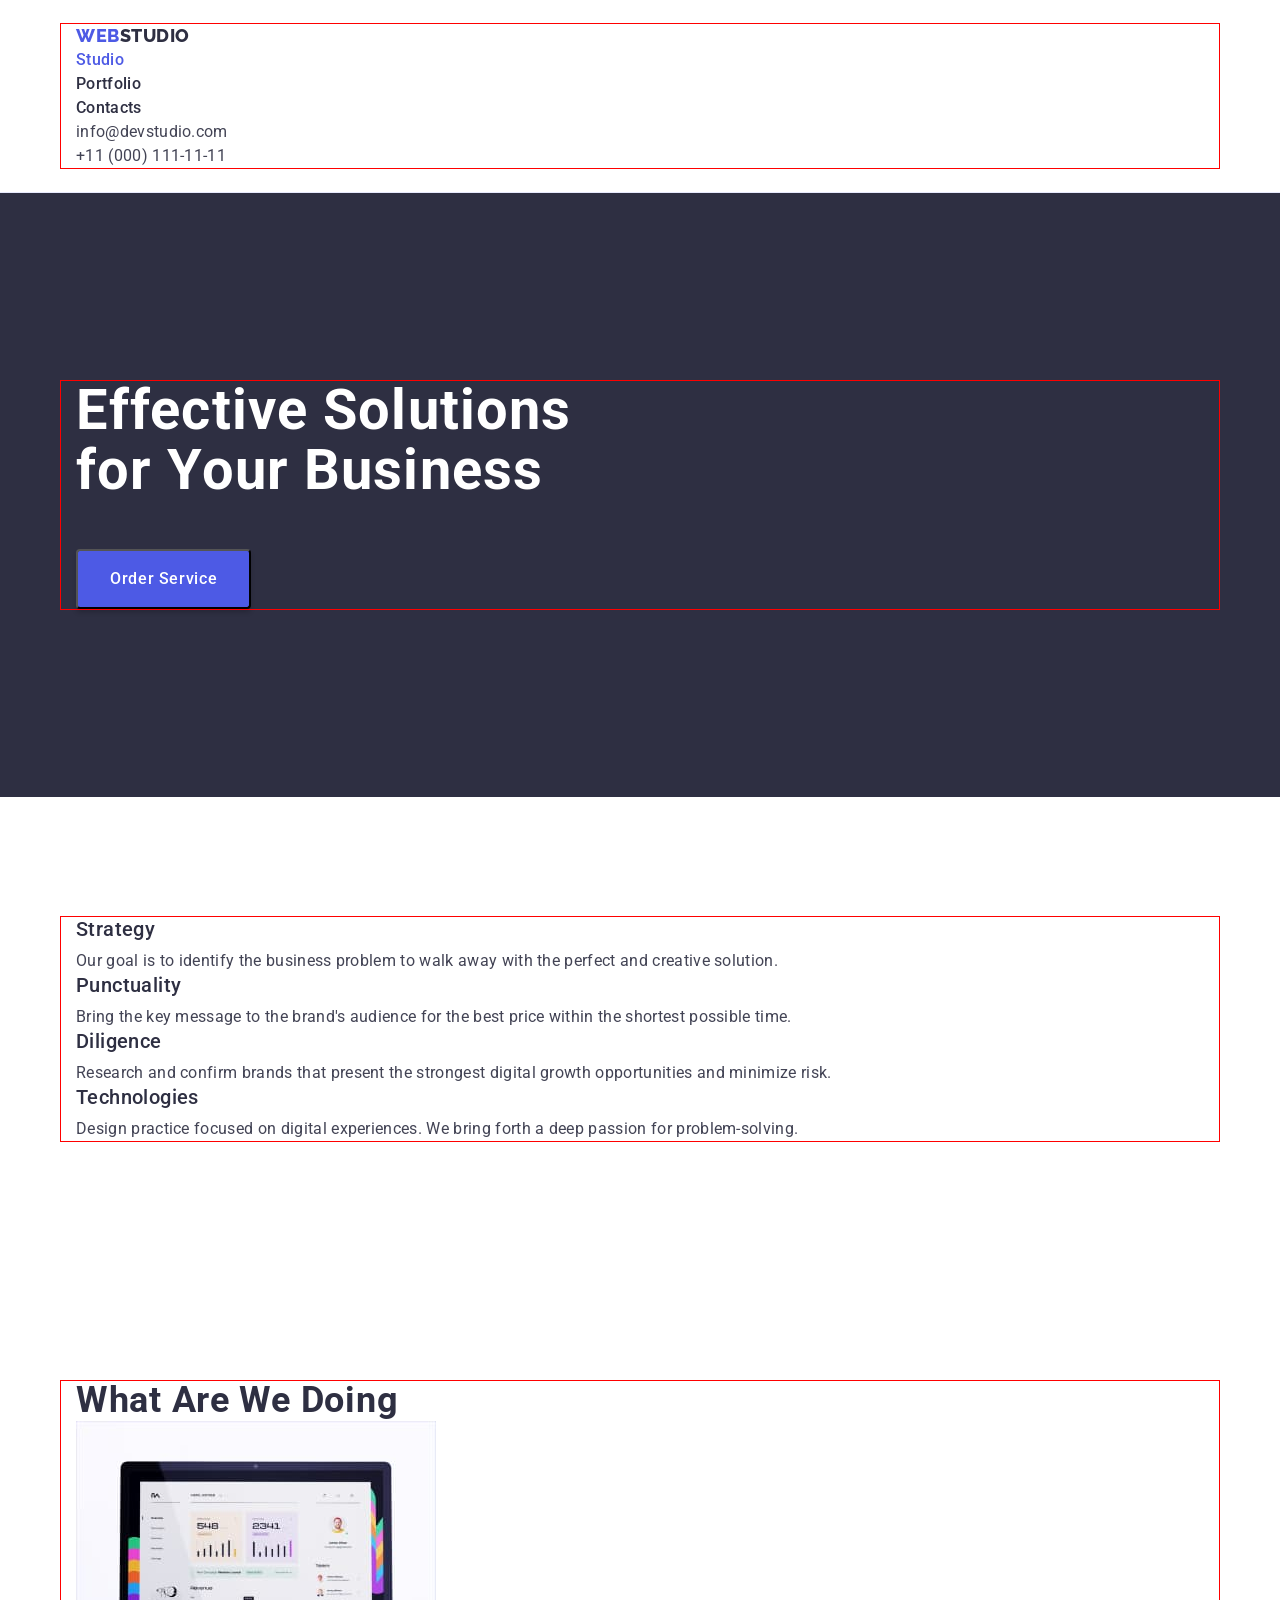
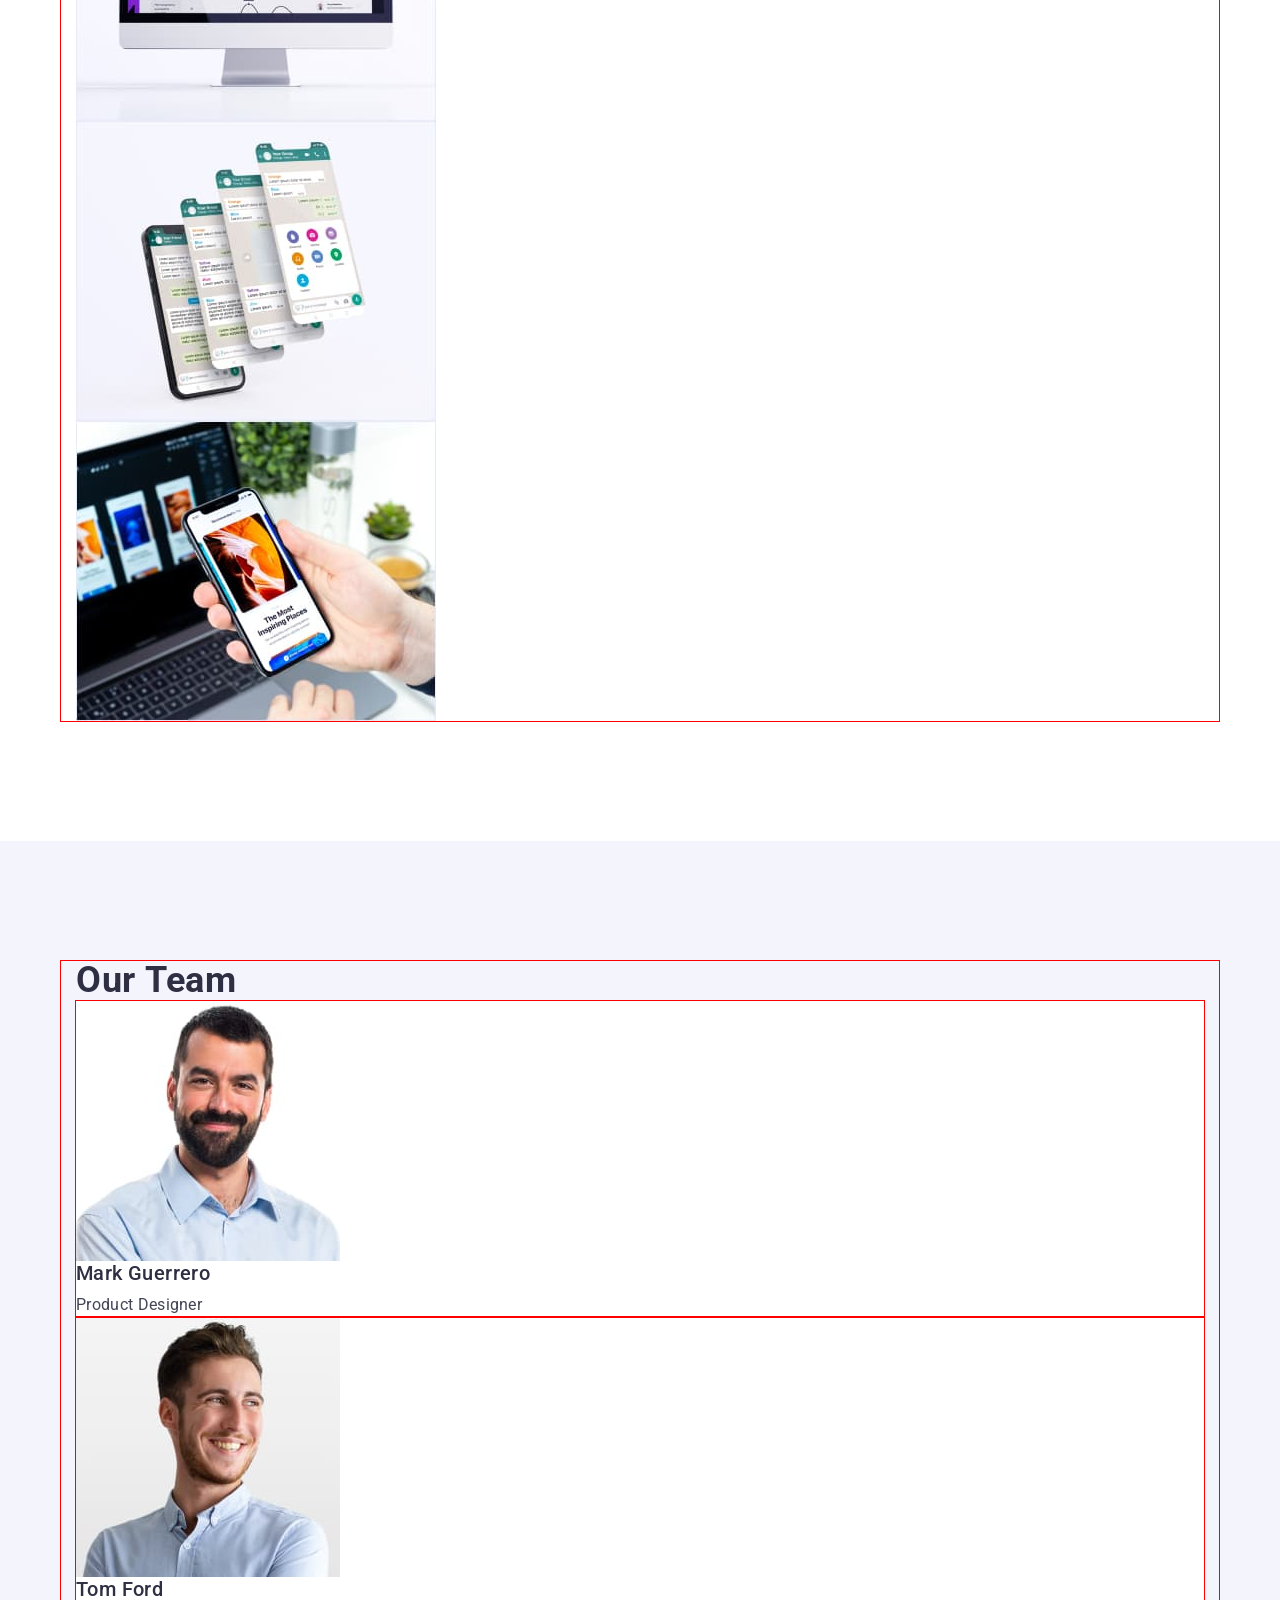
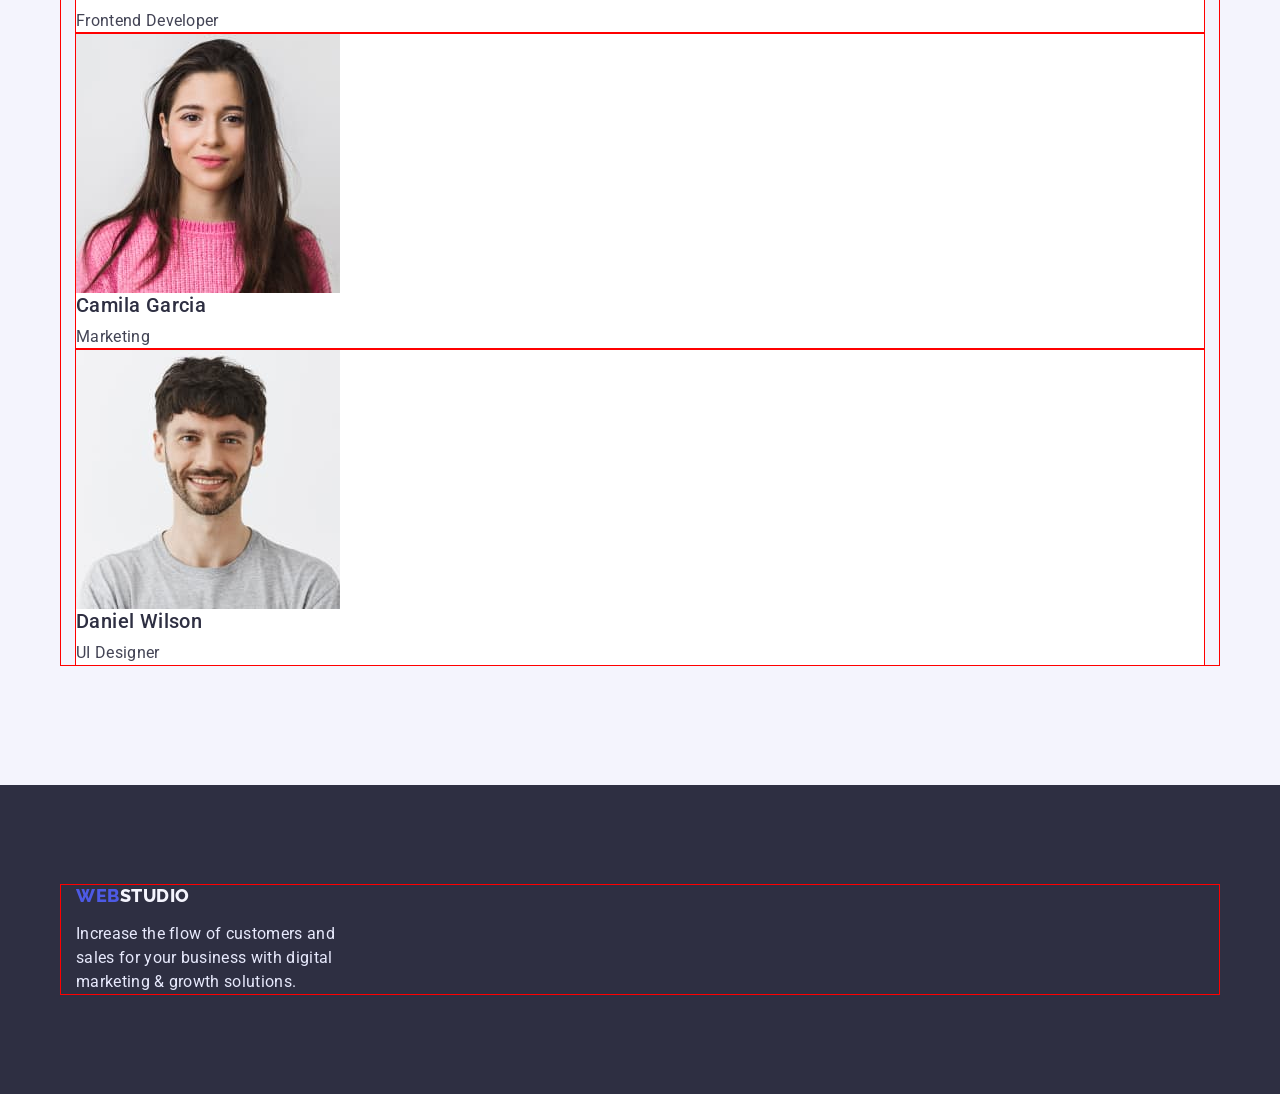
==== index.html @ 13e4bba9 "create files" ====
<!DOCTYPE html>
<html lang="en">
  <head>
    <meta charset="UTF-8" />
    <meta http-equiv="X-UA-Compatible" content="IE=edge" />
    <meta name="viewport" content="width=device-width, initial-scale=1.0" />
    <title>Webstudio</title>
    <link rel="preconnect" href="https://fonts.googleapis.com" />
    <link rel="preconnect" href="https://fonts.gstatic.com" crossorigin />
    <link
      href="https://fonts.googleapis.com/css2?family=Raleway:wght@800&family=Roboto:wght@400;500;700;900&display=swap"
      rel="stylesheet"
    />
    <link
      rel="stylesheet"
      href="https://cdnjs.cloudflare.com/ajax/libs/modern-normalize/1.1.0/modern-normalize.min.css"
      integrity="sha512-wpPYUAdjBVSE4KJnH1VR1HeZfpl1ub8YT/NKx4PuQ5NmX2tKuGu6U/JRp5y+Y8XG2tV+wKQpNHVUX03MfMFn9Q=="
      crossorigin="anonymous"
      referrerpolicy="no-referrer"
    />
    <link rel="stylesheet" href="./css/styles.css" />
  </head>
  <body>
    <!-- Header -->
    <header class="header">
      <div class="container">
        <nav class="nav">
          <a href="./index.html" class="header-logo link">Web<span>Studio</span></a>
          <ul class="nav-list list">
            <li class="nav-item">
              <a href="./index.html" class="nav-item-link link current">Studio</a>
            </li>
            <li class="nav-item">
              <a href="./portfolio.html" class="nav-item-link link">Portfolio</a>
            </li>
            <li class="nav-item"><a href="#" class="nav-item-link link">Contacts</a></li>
          </ul>
        </nav>
        <address class="header-contacts">
          <ul class="contacts-list list">
            <li class="contacts-item">
              <a href="mailto:info@devstudio.com" class="contacts-item-link link"
                >info@devstudio.com</a
              >
            </li>
            <li class="contacts-item">
              <a href="tel:+110001111111" class="contacts-item-link link">+11 (000) 111-11-11</a>
            </li>
          </ul>
        </address>
      </div>
    </header>

    <!-- Main -->
    <main>
      <!-- Hero -->
      <section class="hero">
        <div class="container">
          <h1 class="hero-title">
            Effective solutions <br />
            <span>for</span> your business
          </h1>
          <button type="button" class="hero-btn">Order Service</button>
        </div>
      </section>

      <!-- About us -->
      <section class="about">
        <div class="container">
          <h2 class="about-title visually-hidden">About us</h2>
          <ul class="about-list list">
            <li class="about-item">
              <h3 class="about-subtitle">Strategy</h3>
              <p class="about-text">
                Our goal is to identify the business problem to walk away with the perfect and
                creative solution.
              </p>
            </li>
            <li>
              <h3 class="about-subtitle">Punctuality</h3>
              <p class="about-text">
                Bring the key message to the brand's audience for the best price within the shortest
                possible time.
              </p>
            </li>
            <li>
              <h3 class="about-subtitle">Diligence</h3>
              <p class="about-text">
                Research and confirm brands that present the strongest digital growth opportunities
                and minimize risk.
              </p>
            </li>
            <li class="about-item">
              <h3 class="about-subtitle">Technologies</h3>
              <p class="about-text">
                Design practice focused on digital experiences. We bring forth a deep passion for
                problem-solving.
              </p>
            </li>
          </ul>
        </div>
      </section>

      <!-- Our work -->
      <section class="feature">
        <div class="container">
          <h2 class="feature-title title">What are we doing</h2>
          <ul class="feature-list list">
            <li class="feature-item">
              <img
                src="./images/monitor.jpg"
                alt="a website opened on a computer monitor"
                width="360"
                height="300"
              />
            </li>
            <li class="feature-item">
              <img
                src="./images/application.jpg"
                alt="an open application on a smartphone"
                width="360"
                height="300"
              />
            </li>
            <li class="feature-item">
              <img
                src="./images/smartphone.jpg"
                alt="an open website on a smartphone and on a laptop"
                width="360"
                height="300"
              />
            </li>
          </ul>
        </div>
      </section>

      <!-- Our team -->
      <section class="team">
        <div class="container">
          <h2 class="team-title title">Our Team</h2>
          <ul class="team-list list">
            <li class="team-item">
              <img
                src="./images/mark-guerrero.jpg"
                alt="foto Mark Guerrero"
                width="264"
                height="260"
              />
              <h3 class="team-subtitle">Mark Guerrero</h3>
              <p class="team-text">Product Designer</p>
            </li>
            <li class="team-item">
              <img src="./images/tom-ford.jpg" alt="foto Tom Ford" width="264" height="260" />
              <h3 class="team-subtitle">Tom Ford</h3>
              <p class="team-text">Frontend Developer</p>
            </li>
            <li class="team-item">
              <img
                src="./images/camila-garcia.jpg"
                alt="foto Camila Garcia"
                width="264"
                height="260"
              />
              <h3 class="team-subtitle">Camila Garcia</h3>
              <p class="team-text">Marketing</p>
            </li>
            <li class="team-item">
              <img
                src="./images/daniel-wilson.jpg"
                alt="foto Daniel Wilson"
                width="264"
                height="260"
              />
              <h3 class="team-subtitle">Daniel Wilson</h3>
              <p class="team-text">UI Designer</p>
            </li>
          </ul>
        </div>
      </section>
    </main>

    <!-- Footer -->
    <footer class="footer">
      <div class="container">
        <a href="./index.html" class="footer-logo link">Web<span>Studio</span></a>
        <p class="footer-text">
          Increase the flow of customers and sales for your business with digital marketing & growth
          solutions.
        </p>
      </div>
    </footer>
  </body>
</html>
---- css/styles.css ----
:root {
  --brand-color: #4d5ae5;
  --primery-color: #2e2f42;
  --secondary-color: #434455;
  --white-color: #ffffff;
  --additional-color: #e7e9fc;
  --additional-light-color: #f4f4fd;

  --background-primary: #ffffff;
  --background-secondary: #f4f4fd;
  --background-accent: #2e2f42;
  --background-btn-accent: #404bbf;
}

body {
  font-family: "Roboto", sans-serif;
  font-size: 16px;
  font-weight: 500;
  color: var(--primery-color);
  background-color: var(--background-primary);
}

h1,
h2,
h3,
h4,
h5,
h6,
p {
  margin-top: 0;
  margin-bottom: 0;
}

ul,
ol {
  margin-top: 0;
  margin-bottom: 0;
  padding-left: 0;
}

img {
  display: block;
}

.container {
  max-width: 1158px;
  padding: 0 15px;
  margin: 0 auto;
  outline: 1px solid red;
}

.list {
  list-style: none;
}

.link {
  text-decoration: none;
}

.title {
  font-size: 36px;
  line-height: 1.11;
  letter-spacing: 0.02em;
  text-transform: capitalize;
}
.nav-item .current {
  color: var(--brand-color);
}
.visually-hidden {
  position: absolute;
  white-space: nowrap;
  width: 1px;
  height: 1px;
  overflow: hidden;
  border: 0;
  padding: 0;
  clip: rect(0 0 0 0);
  clip-path: inset(50%);
  margin: -1px;
}

/* WEBSTUDIO PAGE */
/* Header */
.header {
  padding-top: 24px;
  padding-bottom: 24px;
  border-bottom: 1px solid var(--additional-color);
}
.nav {
}
.header-logo {
  font-family: "Raleway";
  font-weight: 800;
  font-size: 18px;
  line-height: 1.33;
  letter-spacing: 0.03em;
  text-transform: uppercase;
  color: var(--brand-color);
}
.header-logo span {
  color: var(--primery-color);
}
.nav-list {
}
.nav-item {
}
.nav-item-link {
  line-height: 1.5;
  letter-spacing: 0.02em;
  color: var(--primery-color);
}
.nav-item-link:hover,
.nav-item-link:focus {
  color: var(--background-btn-accent);
}

.header-contacts {
  font-style: normal;
}
.contacts-list {
}
.contacts-item-link {
  font-weight: 400;
  line-height: 1.5;
  letter-spacing: 0.02em;
  color: var(--secondary-color);
}
.contacts-item-link:hover,
.contacts-item-link:focus {
  color: var(--background-btn-accent);
}

/* Hero */
.hero {
  padding-top: 188px;
  padding-bottom: 188px;
  background-color: var(--background-accent);
}
.hero-title {
  margin-bottom: 48px;
  font-size: 56px;
  line-height: 1.07;
  letter-spacing: 0.02em;
  text-transform: capitalize;
  color: var(--white-color);
}
.hero-title span {
  text-transform: none;
}
.hero-btn {
  padding: 16px 32px;
  cursor: pointer;
  font-family: inherit;
  font-weight: 500;
  font-size: 16px;
  line-height: 1.5;
  letter-spacing: 0.04em;
  color: var(--white-color);
  background-color: var(--brand-color);
  box-shadow: 0px 4px 4px rgba(0, 0, 0, 0.15);
  border-radius: 4px;
}
.hero-btn:hover,
.hero-btn:focus {
  background-color: var(--background-btn-accent);
}

/* About us */
.about {
  padding-top: 120px;
  padding-bottom: 120px;
}
.about-title {
}

.about-list {
}
.list {
}
.about-item {
}
.about-subtitle {
  margin-bottom: 8px;
  font-weight: 500;
  font-size: 20px;
  line-height: 1.2;
  letter-spacing: 0.02em;
}
.about-text {
  font-weight: 400;
  line-height: 1.5;
  letter-spacing: 0.02em;
  color: var(--secondary-color);
}

/* Our work */
.feature {
  padding-top: 120px;
  padding-bottom: 120px;
}
.feature-title {
}
.feature-list {
}
.feature-item {
}

/* Our team */
.team {
  padding-top: 120px;
  padding-bottom: 120px;
  background-color: var(--background-secondary);
}
.team-title {
}
.team-list {
  
}
.team-item {
  background-color: var(--background-primary);outline: 1px solid red;
}
.team-subtitle {
  margin-bottom: 8px;
  font-weight: 500;
  font-size: 20px;
  line-height: 1.2;
  letter-spacing: 0.02em;
}
.team-text {
  font-weight: 400;
  line-height: 1.5;
  letter-spacing: 0.02em;
  color: var(--secondary-color);
}

/* Footer */
.footer {
  padding-top: 100px;
  padding-bottom: 100px;
  background-color: var(--background-accent);
}
.footer-logo {
  
  font-family: "Raleway";
  font-weight: 800;
  font-size: 18px;
  line-height: 1.17;
  letter-spacing: 0.03em;
  text-transform: uppercase;
  color: var(--brand-color);
}
.footer-logo span {
  color: var(--additional-light-color);
}

.footer-text {
  margin-top: 16px;
  max-width: 264px;
  font-weight: 400;
  line-height: 1.5;
  letter-spacing: 0.02em;
  color: var(--additional-color);
}

/* PORTFOLIO PAGE */

/* Our projects */
.projects {
  padding-top: 96px;
  padding-bottom: 120px;
}
.filter-list {
  margin-bottom: 72px;
}
.filter-item {
}
.filter-btn {
  cursor: pointer;
  font-family: inherit;
  font-weight: 500;
  font-size: 16px;
  line-height: 1.5;
  display: flex;
  align-items: center;
  text-align: center;
  letter-spacing: 0.04em;
  color: var(--brand-color);
  background-color: var(--additional-light-color);
  border: 1px solid var(--additional-color);
  border-radius: 4px;
}
.filter-btn:hover,
.filter-btn:focus {
  color: var(--white-color);
  background-color: var(--background-btn-accent);
  box-shadow: 0px 3px 1px rgba(0, 0, 0, 0.1), 0px 2px 1px rgba(0, 0, 0, 0.08),
    0px 2px 2px rgba(0, 0, 0, 0.12);
}
.project-list {
}
.project-item {
}
.project-title {
  font-weight: 500;
  font-size: 20px;
  line-height: 1.2;
  letter-spacing: 0.02em;
}
.project-text {
  font-weight: 400;
  font-size: 16px;
  line-height: 1.5;
  letter-spacing: 0.02em;
  color: var(--secondary-color);
}
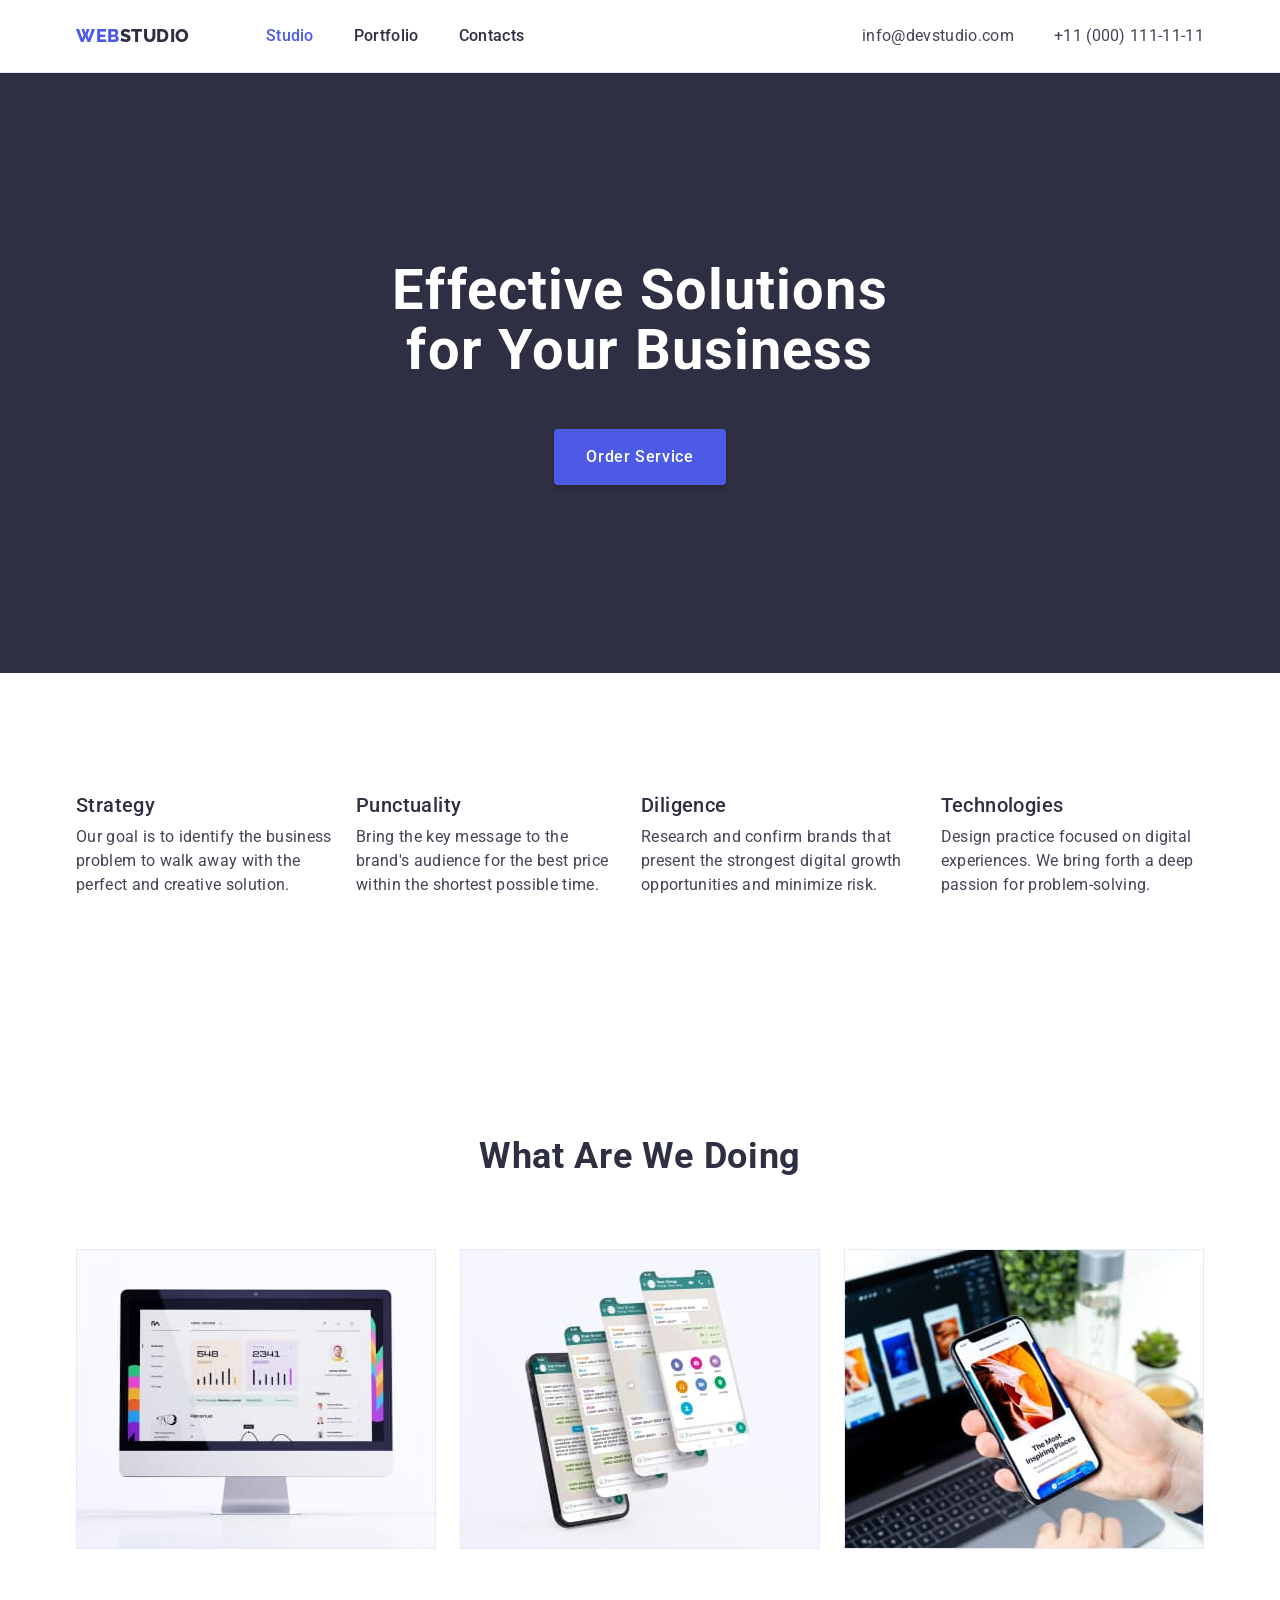
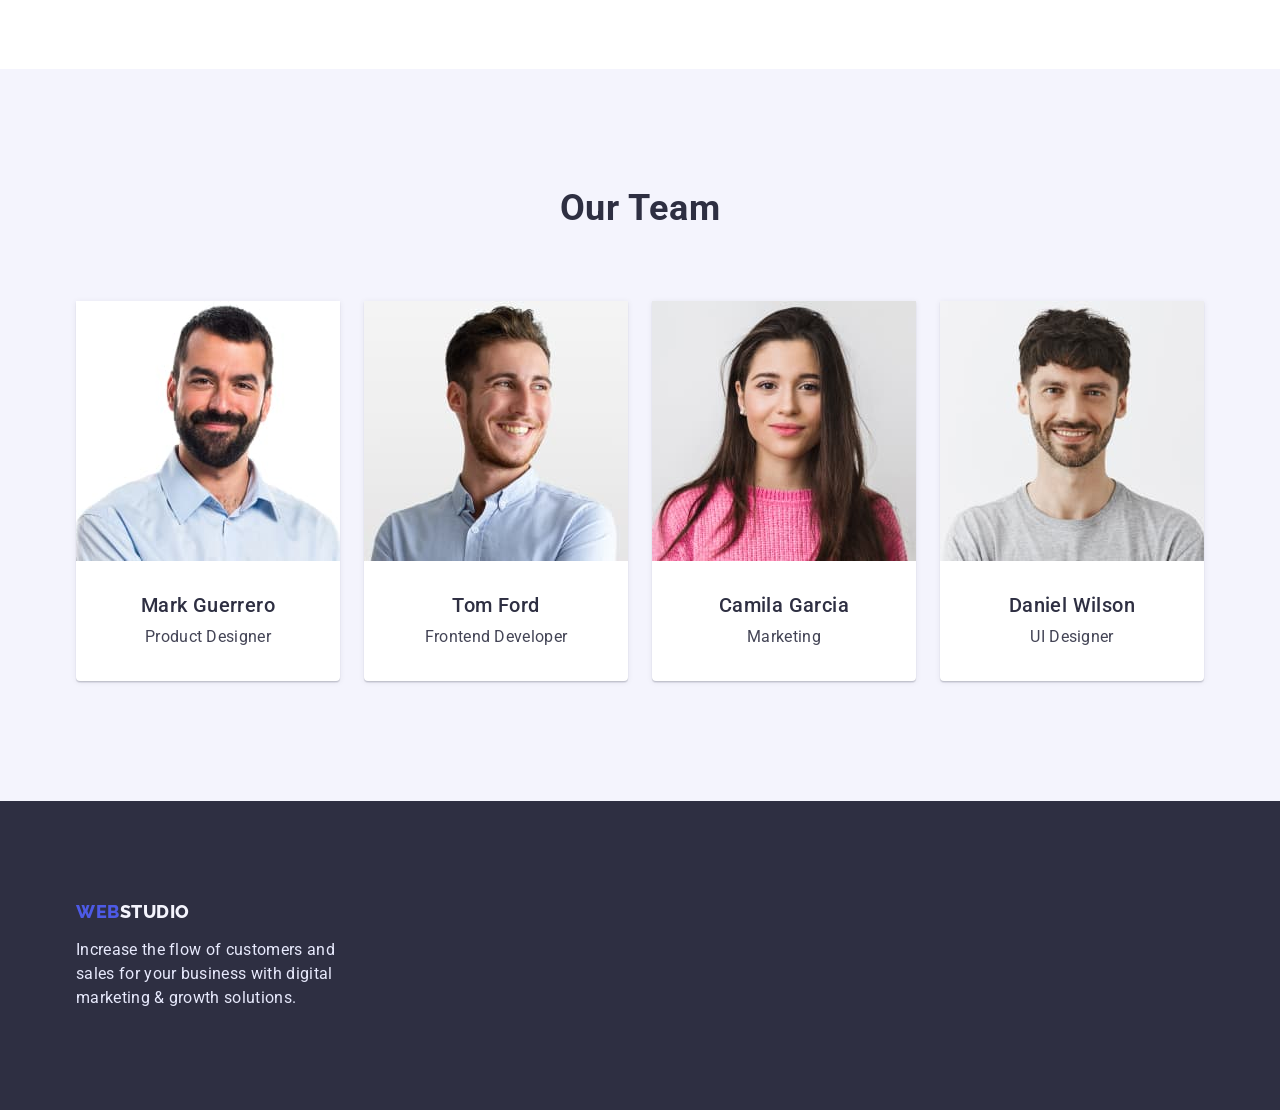
==== commit 61a58a67: "update files" ====
--- a/index.html
+++ b/index.html
@@ -23,7 +23,7 @@
   <body>
     <!-- Header -->
     <header class="header">
-      <div class="container">
+      <div class="container header-container">
         <nav class="nav">
           <a href="./index.html" class="header-logo link">Web<span>Studio</span></a>
           <ul class="nav-list list">
@@ -76,14 +76,14 @@
                 creative solution.
               </p>
             </li>
-            <li>
+            <li class="about-item">
               <h3 class="about-subtitle">Punctuality</h3>
               <p class="about-text">
                 Bring the key message to the brand's audience for the best price within the shortest
                 possible time.
               </p>
             </li>
-            <li>
+            <li class="about-item">
               <h3 class="about-subtitle">Diligence</h3>
               <p class="about-text">
                 Research and confirm brands that present the strongest digital growth opportunities
@@ -140,39 +140,63 @@
           <h2 class="team-title title">Our Team</h2>
           <ul class="team-list list">
             <li class="team-item">
-              <img
-                src="./images/mark-guerrero.jpg"
-                alt="foto Mark Guerrero"
-                width="264"
-                height="260"
-              />
-              <h3 class="team-subtitle">Mark Guerrero</h3>
-              <p class="team-text">Product Designer</p>
-            </li>
-            <li class="team-item">
-              <img src="./images/tom-ford.jpg" alt="foto Tom Ford" width="264" height="260" />
-              <h3 class="team-subtitle">Tom Ford</h3>
-              <p class="team-text">Frontend Developer</p>
-            </li>
-            <li class="team-item">
-              <img
-                src="./images/camila-garcia.jpg"
-                alt="foto Camila Garcia"
-                width="264"
-                height="260"
-              />
-              <h3 class="team-subtitle">Camila Garcia</h3>
-              <p class="team-text">Marketing</p>
-            </li>
-            <li class="team-item">
-              <img
-                src="./images/daniel-wilson.jpg"
-                alt="foto Daniel Wilson"
-                width="264"
-                height="260"
-              />
-              <h3 class="team-subtitle">Daniel Wilson</h3>
-              <p class="team-text">UI Designer</p>
+              <div class="team-card">
+                <div class="team-card-thumb">
+                  <img
+                    src="./images/mark-guerrero.jpg"
+                    alt="foto Mark Guerrero"
+                    width="264"
+                    height="260"
+                  />
+                </div>
+                <div class="team-card-content">
+                  <h3 class="team-subtitle">Mark Guerrero</h3>
+                  <p class="team-text">Product Designer</p>
+                </div>
+              </div>
+            </li>
+            <li class="team-item">
+              <div class="team-card">
+                <div class="team-card-thumb">
+                  <img src="./images/tom-ford.jpg" alt="foto Tom Ford" width="264" height="260" />
+                </div>
+                <div class="team-card-content">
+                  <h3 class="team-subtitle">Tom Ford</h3>
+                  <p class="team-text">Frontend Developer</p>
+                </div>
+              </div>
+            </li>
+            <li class="team-item">
+              <div class="team-card">
+                <div class="team-card-thumb">
+                  <img
+                    src="./images/camila-garcia.jpg"
+                    alt="foto Camila Garcia"
+                    width="264"
+                    height="260"
+                  />
+                </div>
+                <div class="team-card-content">
+                  <h3 class="team-subtitle">Camila Garcia</h3>
+                  <p class="team-text">Marketing</p>
+                </div>
+              </div>
+            </li>
+            <li class="team-item">
+              <div class="team-card">
+                <div class="team-card-thumb">
+                  <img
+                    src="./images/daniel-wilson.jpg"
+                    alt="foto Daniel Wilson"
+                    width="264"
+                    height="260"
+                  />
+                </div>
+                <div class="team-card-content">
+                  <h3 class="team-subtitle">Daniel Wilson</h3>
+                  <p class="team-text">UI Designer</p>
+                </div>
+              </div>
             </li>
           </ul>
         </div>
--- a/css/styles.css
+++ b/css/styles.css
@@ -10,6 +10,8 @@
   --background-secondary: #f4f4fd;
   --background-accent: #2e2f42;
   --background-btn-accent: #404bbf;
+
+  --project-list-gap: 24px;
 }
 
 body {
@@ -40,13 +42,14 @@
 
 img {
   display: block;
+  max-width: 100%;
+  height: auto;
 }
 
 .container {
   max-width: 1158px;
   padding: 0 15px;
   margin: 0 auto;
-  outline: 1px solid red;
 }
 
 .list {
@@ -86,9 +89,16 @@
   padding-bottom: 24px;
   border-bottom: 1px solid var(--additional-color);
 }
+.header-container {
+  display: flex;
+  align-items: center;
+}
 .nav {
+  display: flex;
+  align-items: center;
 }
 .header-logo {
+  margin-right: 76px;
   font-family: "Raleway";
   font-weight: 800;
   font-size: 18px;
@@ -101,8 +111,11 @@
   color: var(--primery-color);
 }
 .nav-list {
-}
-.nav-item {
+  display: flex;
+  align-items: center;
+}
+.nav-item:not(:last-child) {
+  margin-right: 40px;
 }
 .nav-item-link {
   line-height: 1.5;
@@ -115,9 +128,15 @@
 }
 
 .header-contacts {
+  margin-left: auto;
   font-style: normal;
 }
 .contacts-list {
+  display: flex;
+  align-items: center;
+}
+.contacts-item:not(:last-child) {
+  margin-right: 40px;
 }
 .contacts-item-link {
   font-weight: 400;
@@ -135,9 +154,11 @@
   padding-top: 188px;
   padding-bottom: 188px;
   background-color: var(--background-accent);
+  text-align: center;
 }
 .hero-title {
   margin-bottom: 48px;
+
   font-size: 56px;
   line-height: 1.07;
   letter-spacing: 0.02em;
@@ -157,8 +178,10 @@
   letter-spacing: 0.04em;
   color: var(--white-color);
   background-color: var(--brand-color);
+  border: transparent;
   box-shadow: 0px 4px 4px rgba(0, 0, 0, 0.15);
   border-radius: 4px;
+  /* text-align: center; */
 }
 .hero-btn:hover,
 .hero-btn:focus {
@@ -174,11 +197,18 @@
 }
 
 .about-list {
-}
-.list {
-}
+  display: flex;
+  justify-content: center;
+}
+
 .about-item {
-}
+  flex-basis: calc((100%-3 * 24px) / 4);
+}
+
+.about-item:not(:last-child) {
+  margin-right: 24px;
+}
+
 .about-subtitle {
   margin-bottom: 8px;
   font-weight: 500;
@@ -199,10 +229,18 @@
   padding-bottom: 120px;
 }
 .feature-title {
+  margin-bottom: 72px;
+  text-align: center;
 }
 .feature-list {
+  display: flex;
+  justify-content: center;
 }
 .feature-item {
+  flex-basis: calc((100%-2 * 24px) / 3);
+}
+.feature-item:not(:last-child) {
+  margin-right: 24px;
 }
 
 /* Our team */
@@ -212,12 +250,28 @@
   background-color: var(--background-secondary);
 }
 .team-title {
+  margin-bottom: 72px;
+  text-align: center;
 }
 .team-list {
-  
+  display: flex;
+  justify-content: center;
 }
 .team-item {
-  background-color: var(--background-primary);outline: 1px solid red;
+  flex-basis: calc((100%-3 * 24px) / 4);
+  background-color: var(--background-primary);
+  box-shadow: 0px 1px 6px rgba(46, 47, 66, 0.08), 0px 1px 1px rgba(46, 47, 66, 0.16),
+    0px 2px 1px rgba(46, 47, 66, 0.08);
+  border-radius: 0px 0px 4px 4px;
+}
+
+.team-item:not(:last-child) {
+  margin-right: 24px;
+}
+
+.team-card-content {
+  padding: 32px 16px;
+  text-align: center;
 }
 .team-subtitle {
   margin-bottom: 8px;
@@ -240,7 +294,8 @@
   background-color: var(--background-accent);
 }
 .footer-logo {
-  
+  display: inline-block;
+  margin-bottom: 16px;
   font-family: "Raleway";
   font-weight: 800;
   font-size: 18px;
@@ -254,7 +309,6 @@
 }
 
 .footer-text {
-  margin-top: 16px;
   max-width: 264px;
   font-weight: 400;
   line-height: 1.5;
@@ -271,10 +325,14 @@
 }
 .filter-list {
   margin-bottom: 72px;
-}
-.filter-item {
+  display: flex;
+  justify-content: center;
+}
+.filter-item:not(:last-child) {
+  margin-right: 24px;
 }
 .filter-btn {
+  padding: 12px 24px;
   cursor: pointer;
   font-family: inherit;
   font-weight: 500;
@@ -297,10 +355,29 @@
     0px 2px 2px rgba(0, 0, 0, 0.12);
 }
 .project-list {
-}
-.project-item {
+  padding: 0;
+  margin: 0;
+  display: flex;
+  flex-wrap: wrap;
+  margin-left: calc(-1 * var(--project-list-gap));
+  margin-bottom: -48px;
+}
+
+.project-list > .project-item {
+  flex-basis: calc(100% / 3 - var(--project-list-gap));
+  margin-left: var(--project-list-gap);
+  margin-bottom: 48px;
+}
+.card {
+  border: 1px solid var(--additional-color);
+}
+.card-content {
+  padding-top: 32px;
+  padding-bottom: 32px;
+  padding-left: 16px;
 }
 .project-title {
+  margin-bottom: 8px;
   font-weight: 500;
   font-size: 20px;
   line-height: 1.2;
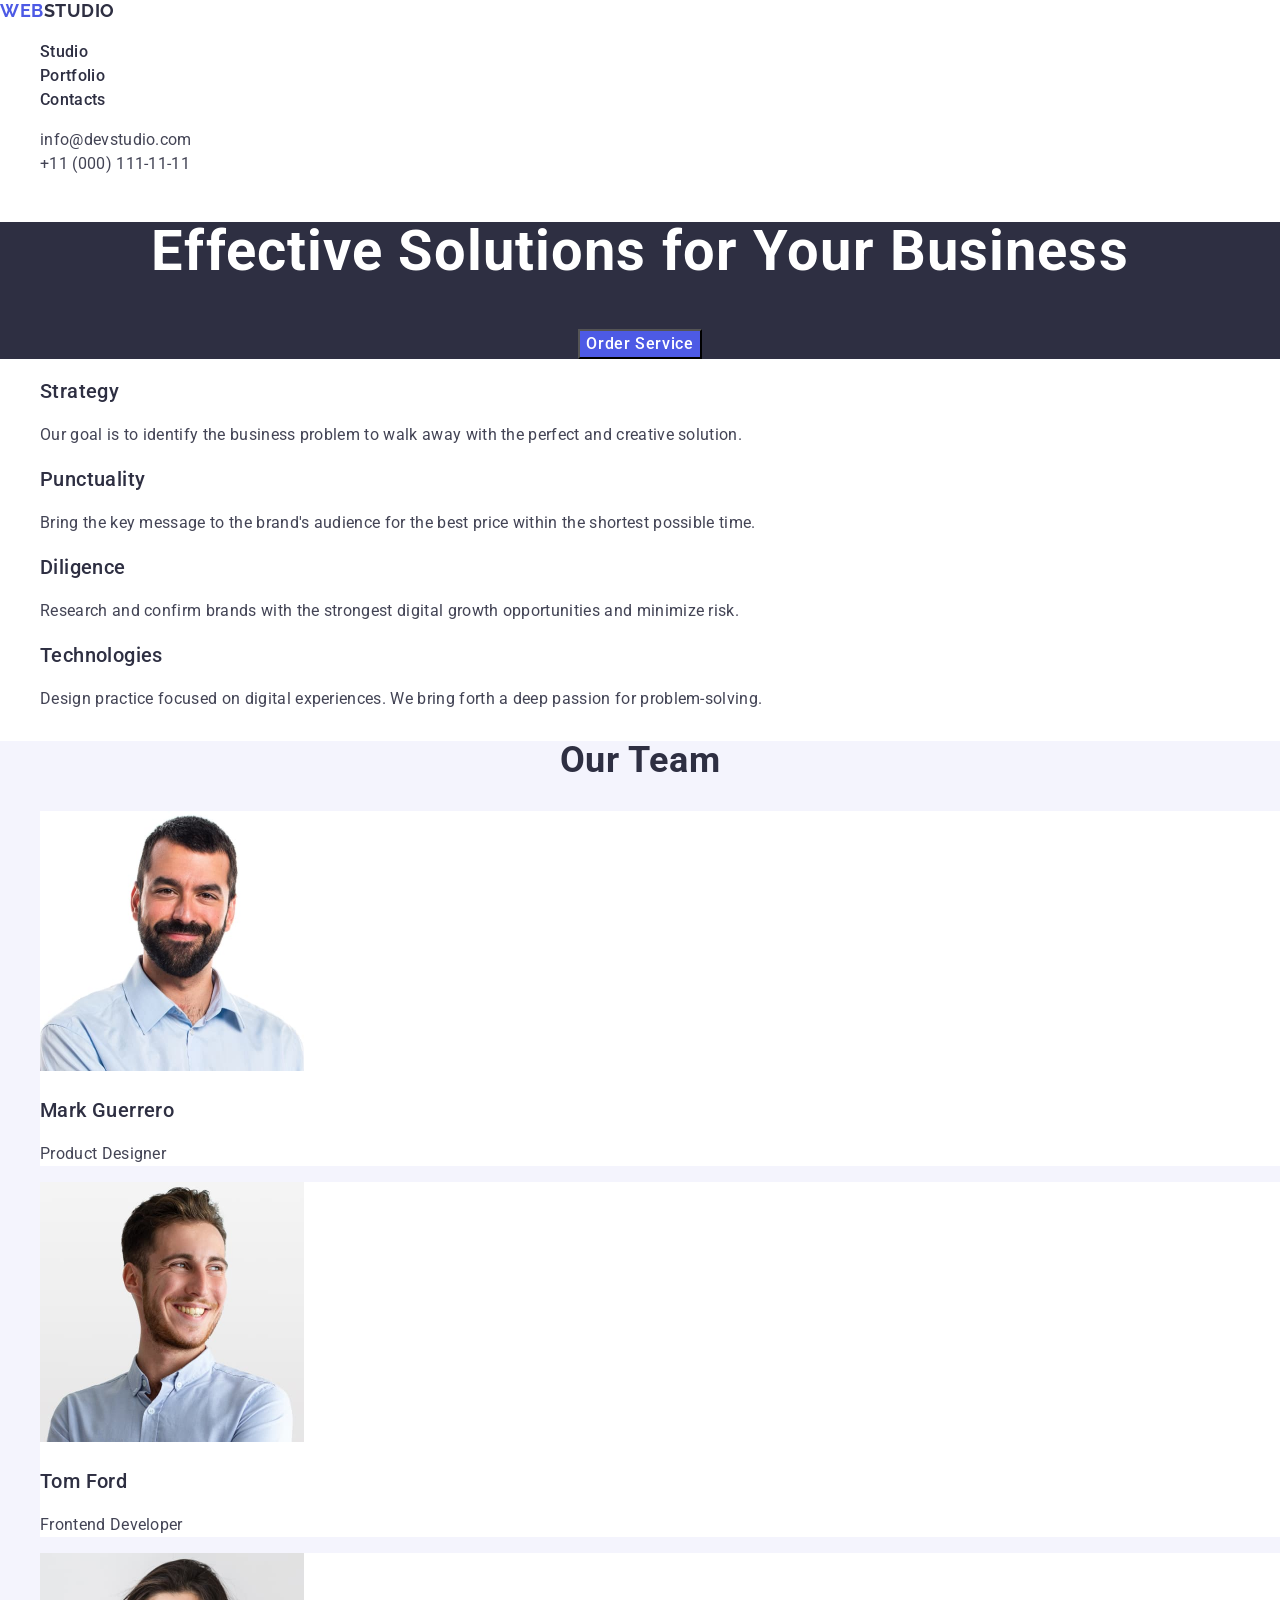
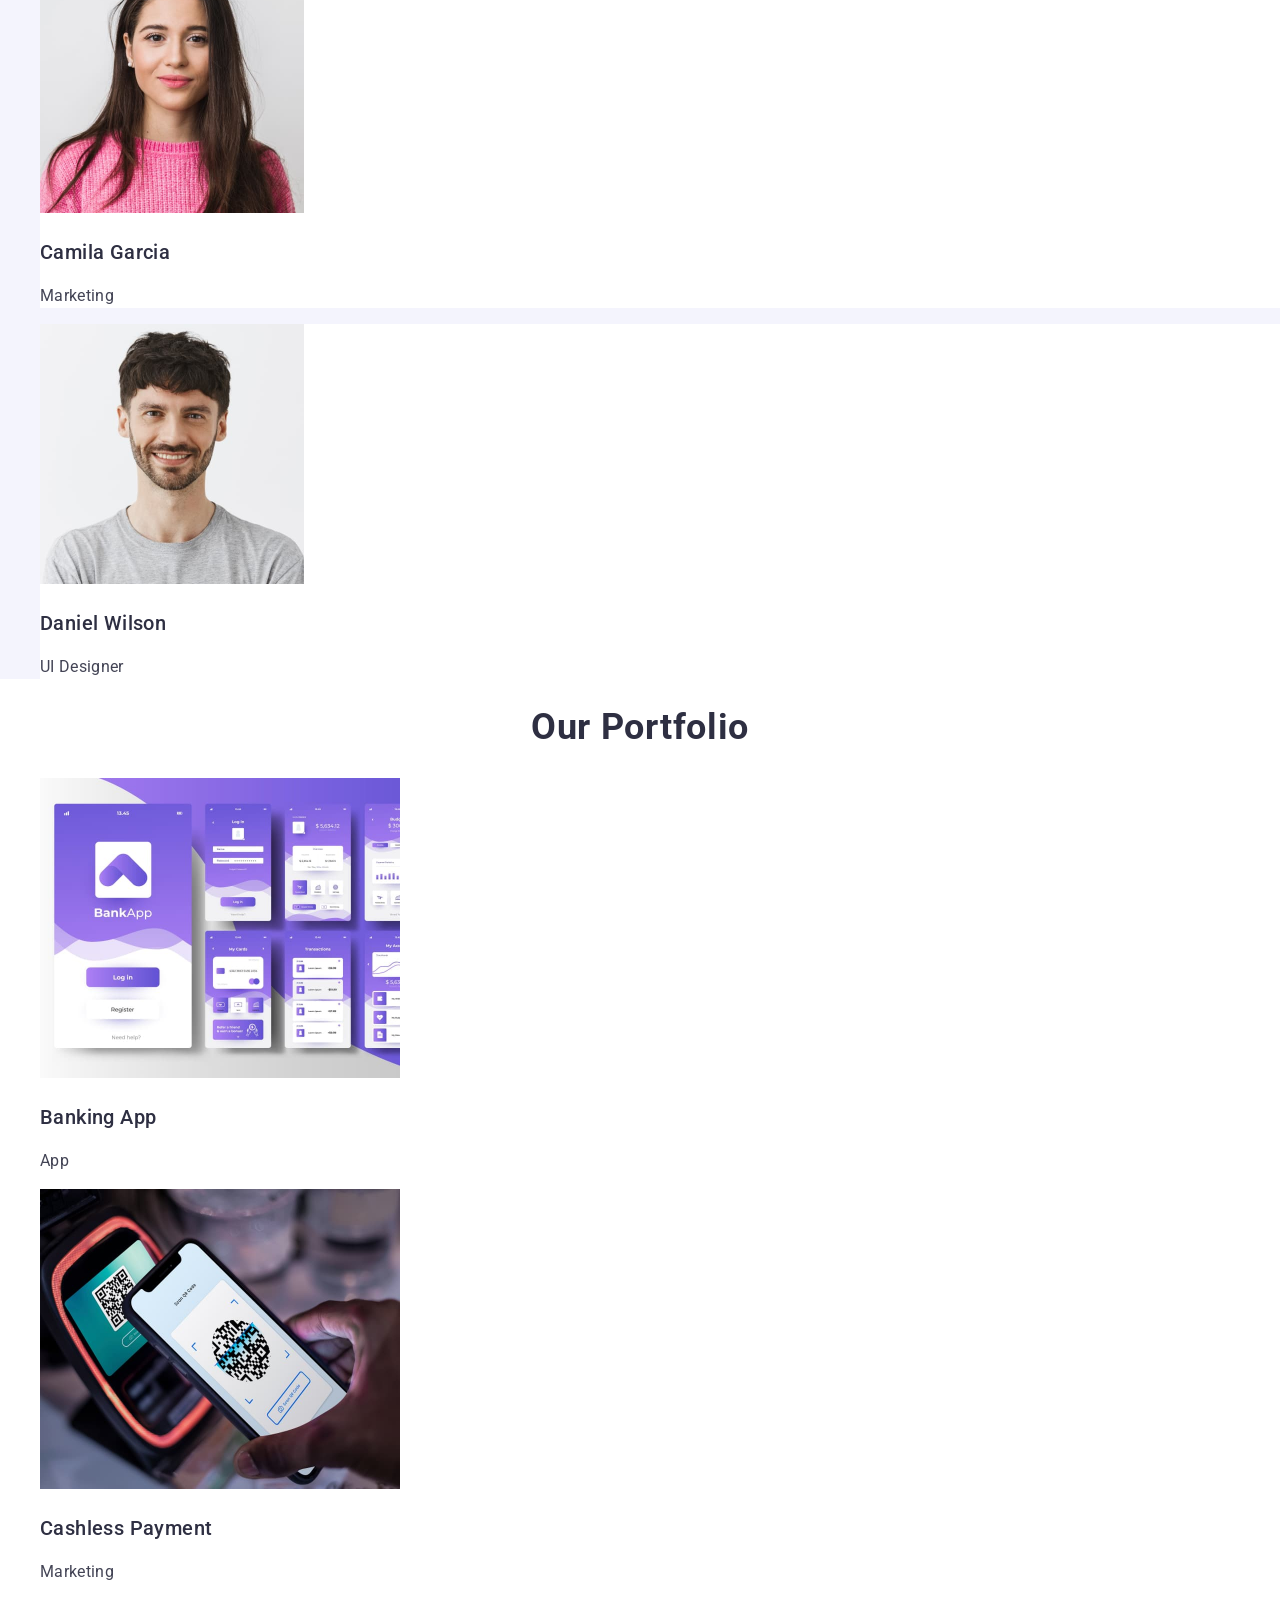
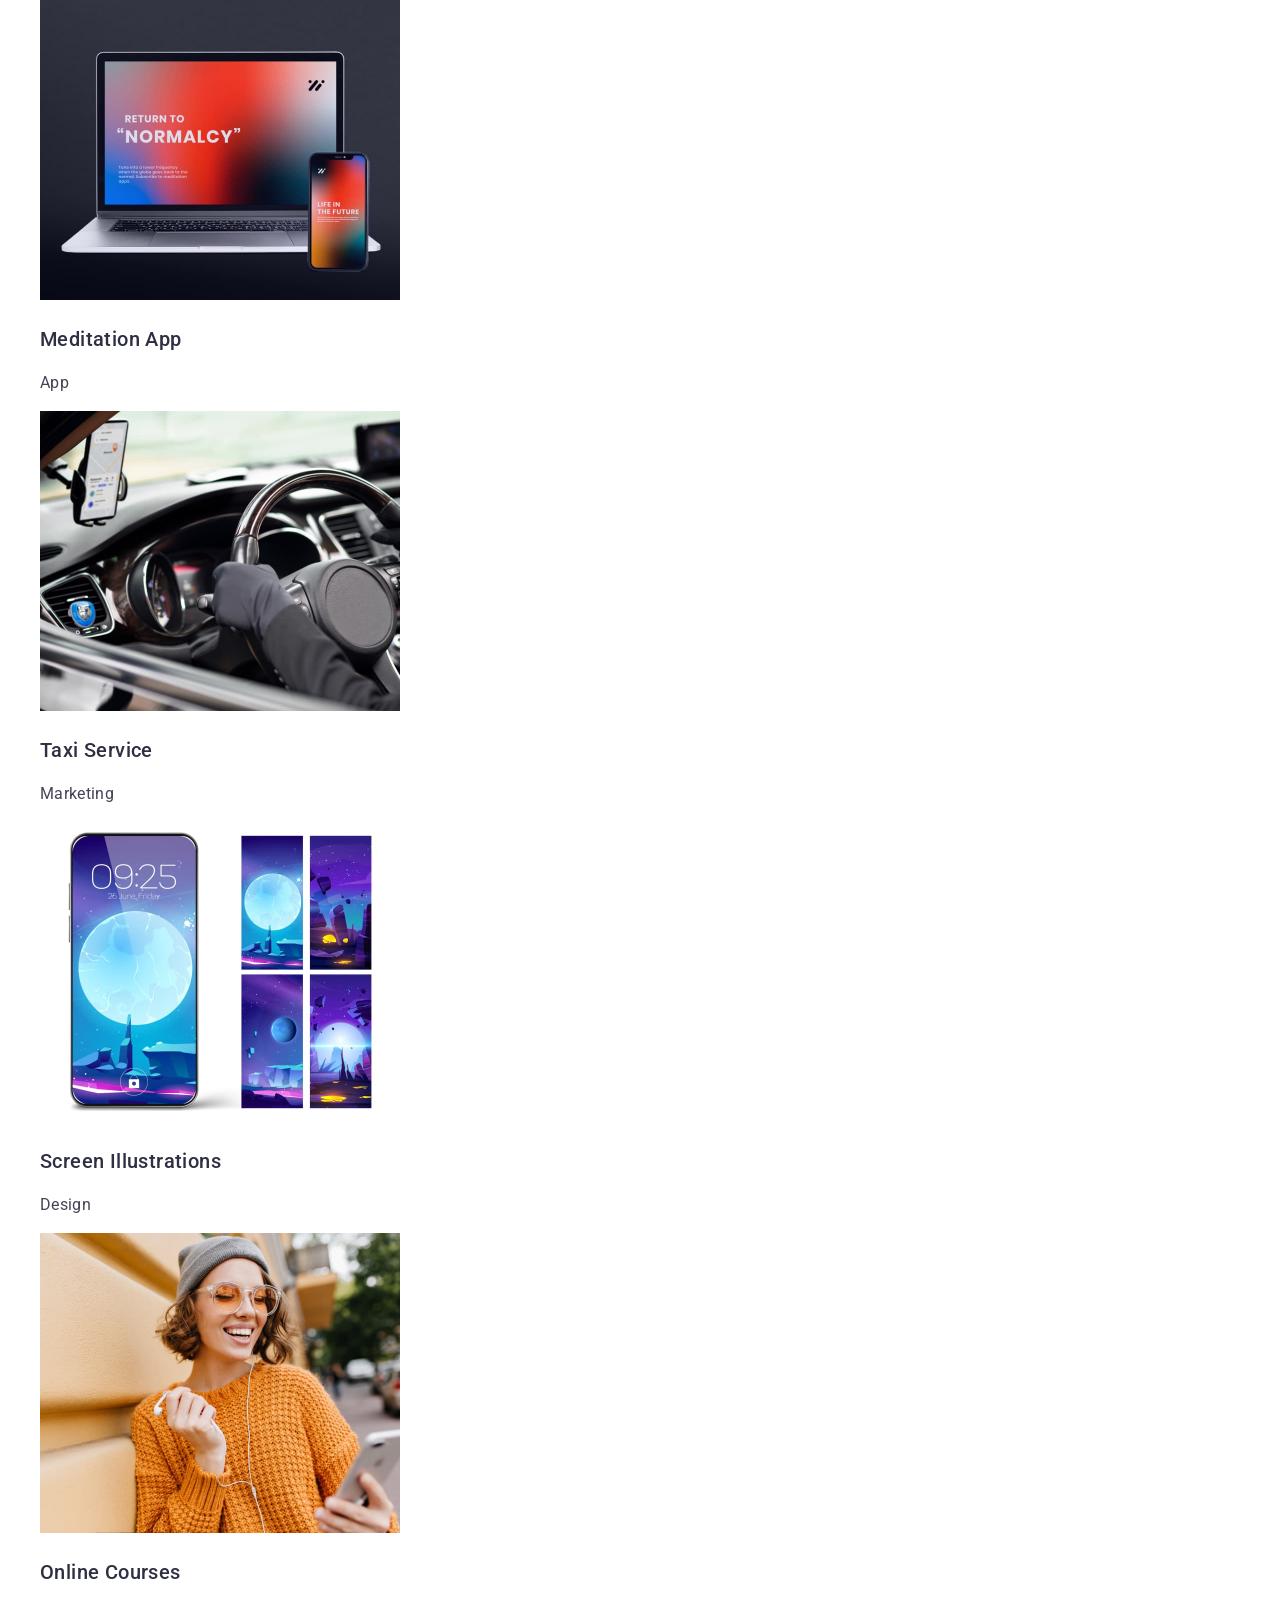
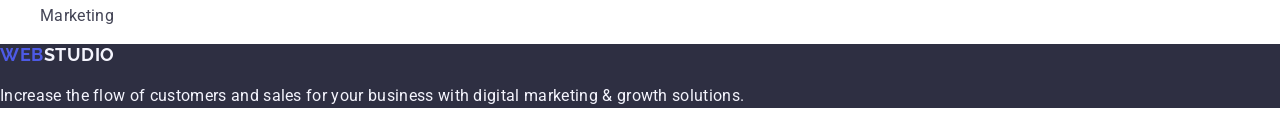
==== commit 00770227: "Initial commit" ====
--- a/index.html
+++ b/index.html
@@ -2,216 +2,215 @@
 <html lang="en">
   <head>
     <meta charset="UTF-8" />
-    <meta http-equiv="X-UA-Compatible" content="IE=edge" />
     <meta name="viewport" content="width=device-width, initial-scale=1.0" />
-    <title>Webstudio</title>
+    <title>WebStudio</title>
+    <link
+      rel="stylesheet"
+      href="https://cdnjs.cloudflare.com/ajax/libs/modern-normalize/3.0.1/modern-normalize.min.css"
+      integrity="sha512-q6WgHqiHlKyOqslT/lgBgodhd03Wp4BEqKeW6nNtlOY4quzyG3VoQKFrieaCeSnuVseNKRGpGeDU3qPmabCANg=="
+      crossorigin="anonymous"
+      referrerpolicy="no-referrer"
+    />
     <link rel="preconnect" href="https://fonts.googleapis.com" />
     <link rel="preconnect" href="https://fonts.gstatic.com" crossorigin />
     <link
-      href="https://fonts.googleapis.com/css2?family=Raleway:wght@800&family=Roboto:wght@400;500;700;900&display=swap"
+      href="https://fonts.googleapis.com/css2?family=Raleway:wght@700&family=Roboto:wght@400;500;700&display=swap"
       rel="stylesheet"
-    />
-    <link
-      rel="stylesheet"
-      href="https://cdnjs.cloudflare.com/ajax/libs/modern-normalize/1.1.0/modern-normalize.min.css"
-      integrity="sha512-wpPYUAdjBVSE4KJnH1VR1HeZfpl1ub8YT/NKx4PuQ5NmX2tKuGu6U/JRp5y+Y8XG2tV+wKQpNHVUX03MfMFn9Q=="
-      crossorigin="anonymous"
-      referrerpolicy="no-referrer"
     />
     <link rel="stylesheet" href="./css/styles.css" />
   </head>
+
   <body>
-    <!-- Header -->
-    <header class="header">
-      <div class="container header-container">
-        <nav class="nav">
-          <a href="./index.html" class="header-logo link">Web<span>Studio</span></a>
-          <ul class="nav-list list">
-            <li class="nav-item">
-              <a href="./index.html" class="nav-item-link link current">Studio</a>
-            </li>
-            <li class="nav-item">
-              <a href="./portfolio.html" class="nav-item-link link">Portfolio</a>
-            </li>
-            <li class="nav-item"><a href="#" class="nav-item-link link">Contacts</a></li>
-          </ul>
-        </nav>
-        <address class="header-contacts">
-          <ul class="contacts-list list">
-            <li class="contacts-item">
-              <a href="mailto:info@devstudio.com" class="contacts-item-link link"
-                >info@devstudio.com</a
-              >
-            </li>
-            <li class="contacts-item">
-              <a href="tel:+110001111111" class="contacts-item-link link">+11 (000) 111-11-11</a>
-            </li>
-          </ul>
-        </address>
-      </div>
+    <!--Header-->
+    <header class="page-header">
+      <nav class="header-nav">
+        <a class="logo nav-logo" href="./index.html"
+          >Web<span class="header-logo-accent">Studio</span></a
+        >
+        <ul class="nav-list">
+          <li class="nav-item">
+            <a class="nav-link" href="./index.html" target="_blank">Studio</a>
+          </li>
+          <li class="nav-item"><a class="nav-link" href="" target="_blank">Portfolio</a></li>
+          <li class="nav-item"><a class="nav-link" href="" target="_blank">Contacts</a></li>
+        </ul>
+      </nav>
+      <address class="contacts">
+        <ul class="contacts-list">
+          <li class="contacts-item">
+            <a class="contacts-link" href="mailto:info@devstudio.com">info@devstudio.com</a>
+          </li>
+          <li class="contacts-item">
+            <a class="contacts-link" href="tel:+110001111111">+11 (000) 111-11-11</a>
+          </li>
+        </ul>
+      </address>
     </header>
 
-    <!-- Main -->
+    <!--Main-->
     <main>
-      <!-- Hero -->
+      <!--Section Hero-->
       <section class="hero">
-        <div class="container">
-          <h1 class="hero-title">
-            Effective solutions <br />
-            <span>for</span> your business
-          </h1>
-          <button type="button" class="hero-btn">Order Service</button>
-        </div>
-      </section>
-
-      <!-- About us -->
-      <section class="about">
-        <div class="container">
-          <h2 class="about-title visually-hidden">About us</h2>
-          <ul class="about-list list">
-            <li class="about-item">
-              <h3 class="about-subtitle">Strategy</h3>
-              <p class="about-text">
-                Our goal is to identify the business problem to walk away with the perfect and
-                creative solution.
-              </p>
-            </li>
-            <li class="about-item">
-              <h3 class="about-subtitle">Punctuality</h3>
-              <p class="about-text">
-                Bring the key message to the brand's audience for the best price within the shortest
-                possible time.
-              </p>
-            </li>
-            <li class="about-item">
-              <h3 class="about-subtitle">Diligence</h3>
-              <p class="about-text">
-                Research and confirm brands that present the strongest digital growth opportunities
-                and minimize risk.
-              </p>
-            </li>
-            <li class="about-item">
-              <h3 class="about-subtitle">Technologies</h3>
-              <p class="about-text">
-                Design practice focused on digital experiences. We bring forth a deep passion for
-                problem-solving.
-              </p>
-            </li>
-          </ul>
-        </div>
-      </section>
-
-      <!-- Our work -->
-      <section class="feature">
-        <div class="container">
-          <h2 class="feature-title title">What are we doing</h2>
-          <ul class="feature-list list">
-            <li class="feature-item">
-              <img
-                src="./images/monitor.jpg"
-                alt="a website opened on a computer monitor"
-                width="360"
-                height="300"
-              />
-            </li>
-            <li class="feature-item">
-              <img
-                src="./images/application.jpg"
-                alt="an open application on a smartphone"
-                width="360"
-                height="300"
-              />
-            </li>
-            <li class="feature-item">
-              <img
-                src="./images/smartphone.jpg"
-                alt="an open website on a smartphone and on a laptop"
-                width="360"
-                height="300"
-              />
-            </li>
-          </ul>
-        </div>
-      </section>
-
-      <!-- Our team -->
+        <h1 class="hero-title">
+          Effective solutions <span class="hero-title-accent">for</span> your business
+        </h1>
+        <button class="hero-button" type="button">Order Service</button>
+      </section>
+
+      <!--Section About us-->
+      <section>
+        <h2 class="section-title about-title" hidden>About us</h2>
+        <ul class="about-list">
+          <li class="about-item">
+            <h3 class="about-subtitle">Strategy</h3>
+            <p class="about-text">
+              Our goal is to identify the business problem to walk away with the perfect and
+              creative solution.
+            </p>
+          </li>
+          <li class="about-item">
+            <h3 class="about-subtitle">Punctuality</h3>
+            <p class="about-text">
+              Bring the key message to the brand's audience for the best price within the shortest
+              possible time.
+            </p>
+          </li>
+          <li class="about-item">
+            <h3 class="about-subtitle">Diligence</h3>
+            <p class="about-text">
+              Research and confirm brands with the strongest digital growth opportunities and
+              minimize risk.
+            </p>
+          </li>
+          <li class="about-item">
+            <h3 class="about-subtitle">Technologies</h3>
+            <p class="about-text">
+              Design practice focused on digital experiences. We bring forth a deep passion for
+              problem-solving.
+            </p>
+          </li>
+        </ul>
+      </section>
+
+      <!--Section Our team-->
       <section class="team">
-        <div class="container">
-          <h2 class="team-title title">Our Team</h2>
-          <ul class="team-list list">
-            <li class="team-item">
-              <div class="team-card">
-                <div class="team-card-thumb">
-                  <img
-                    src="./images/mark-guerrero.jpg"
-                    alt="foto Mark Guerrero"
-                    width="264"
-                    height="260"
-                  />
-                </div>
-                <div class="team-card-content">
-                  <h3 class="team-subtitle">Mark Guerrero</h3>
-                  <p class="team-text">Product Designer</p>
-                </div>
-              </div>
-            </li>
-            <li class="team-item">
-              <div class="team-card">
-                <div class="team-card-thumb">
-                  <img src="./images/tom-ford.jpg" alt="foto Tom Ford" width="264" height="260" />
-                </div>
-                <div class="team-card-content">
-                  <h3 class="team-subtitle">Tom Ford</h3>
-                  <p class="team-text">Frontend Developer</p>
-                </div>
-              </div>
-            </li>
-            <li class="team-item">
-              <div class="team-card">
-                <div class="team-card-thumb">
-                  <img
-                    src="./images/camila-garcia.jpg"
-                    alt="foto Camila Garcia"
-                    width="264"
-                    height="260"
-                  />
-                </div>
-                <div class="team-card-content">
-                  <h3 class="team-subtitle">Camila Garcia</h3>
-                  <p class="team-text">Marketing</p>
-                </div>
-              </div>
-            </li>
-            <li class="team-item">
-              <div class="team-card">
-                <div class="team-card-thumb">
-                  <img
-                    src="./images/daniel-wilson.jpg"
-                    alt="foto Daniel Wilson"
-                    width="264"
-                    height="260"
-                  />
-                </div>
-                <div class="team-card-content">
-                  <h3 class="team-subtitle">Daniel Wilson</h3>
-                  <p class="team-text">UI Designer</p>
-                </div>
-              </div>
-            </li>
-          </ul>
-        </div>
+        <h2 class="section-title team-title">Our Team</h2>
+        <ul class="team-card-list">
+          <li class="team-card-item">
+            <img
+              class="team-card-img"
+              src="./images/team/team-1.jpg"
+              alt="Mark Guerrero"
+              width="264"
+            />
+            <h3 class="team-card-title">Mark Guerrero</h3>
+            <p class="team-card-text">Product Designer</p>
+          </li>
+          <li class="team-card-item">
+            <img class="team-card-img" src="./images/team/team-2.jpg" alt="Tom Ford" width="264" />
+            <h3 class="team-card-title">Tom Ford</h3>
+            <p class="team-card-text">Frontend Developer</p>
+          </li>
+          <li class="team-card-item">
+            <img
+              class="team-card-img"
+              src="./images/team/team-3.jpg"
+              alt="Camila Garcia"
+              width="264"
+            />
+            <h3 class="team-card-title">Camila Garcia</h3>
+            <p class="team-card-text">Marketing</p>
+          </li>
+          <li class="team-card-item">
+            <img
+              class="team-card-img"
+              src="./images/team/team-4.jpg"
+              alt="Daniel Wilson"
+              width="264"
+            />
+            <h3 class="team-card-title">Daniel Wilson</h3>
+            <p class="team-card-text">UI Designer</p>
+          </li>
+        </ul>
+      </section>
+
+      <!--Section Portfolio-->
+      <section>
+        <h2 class="section-title portfolio-title">Our Portfolio</h2>
+        <ul class="portfolio-list">
+          <li class="portfolio-item">
+            <img
+              class="portfolio-img"
+              src="./images/portfolio/portfolio-1.jpg"
+              alt="Banking application"
+              width="360"
+            />
+            <h3 class="portfolio-subtitle">Banking App</h3>
+            <p class="portfolio-text">App</p>
+          </li>
+          <li class="portfolio-item">
+            <img
+              class="portfolio-img"
+              src="./images/portfolio/portfolio-2.jpg"
+              alt="Cashless payment by smartphone"
+              width="360"
+            />
+            <h3 class="portfolio-subtitle">Cashless Payment</h3>
+            <p class="portfolio-text">Marketing</p>
+          </li>
+          <li class="portfolio-item">
+            <img
+              class="portfolio-img"
+              src="./images/portfolio/portfolio-3.jpg"
+              alt="Laptop and smartphone"
+              width="360"
+            />
+            <h3 class="portfolio-subtitle">Meditation App</h3>
+            <p class="portfolio-text">App</p>
+          </li>
+          <li class="portfolio-item">
+            <img
+              class="portfolio-img"
+              src="./images/portfolio/portfolio-4.jpg"
+              alt="Man driving a car"
+              width="360"
+            />
+            <h3 class="portfolio-subtitle">Taxi Service</h3>
+            <p class="portfolio-text">Marketing</p>
+          </li>
+          <li class="portfolio-item">
+            <img
+              class="portfolio-img"
+              src="./images/portfolio/portfolio-5.jpg"
+              alt="Smartphone and some background images"
+              width="360"
+            />
+            <h3 class="portfolio-subtitle">Screen Illustrations</h3>
+            <p class="portfolio-text">Design</p>
+          </li>
+          <li class="portfolio-item">
+            <img
+              class="portfolio-img"
+              src="./images/portfolio/portfolio-6.jpg"
+              alt="Girl with smartphone"
+              width="360"
+            />
+            <h3 class="portfolio-subtitle">Online Courses</h3>
+            <p class="portfolio-text">Marketing</p>
+          </li>
+        </ul>
       </section>
     </main>
 
-    <!-- Footer -->
+    <!--Footer-->
     <footer class="footer">
-      <div class="container">
-        <a href="./index.html" class="footer-logo link">Web<span>Studio</span></a>
-        <p class="footer-text">
-          Increase the flow of customers and sales for your business with digital marketing & growth
-          solutions.
-        </p>
-      </div>
+      <a class="logo footer-logo" href="./index.html"
+        >Web<span class="footer-logo-accent">Studio</span></a
+      >
+      <p class="footer-text">
+        Increase the flow of customers and sales for your business with digital marketing & growth
+        solutions.
+      </p>
     </footer>
   </body>
 </html>
--- a/css/styles.css
+++ b/css/styles.css
@@ -1,392 +1,139 @@
-:root {
-  --brand-color: #4d5ae5;
-  --primery-color: #2e2f42;
-  --secondary-color: #434455;
-  --white-color: #ffffff;
-  --additional-color: #e7e9fc;
-  --additional-light-color: #f4f4fd;
-
-  --background-primary: #ffffff;
-  --background-secondary: #f4f4fd;
-  --background-accent: #2e2f42;
-  --background-btn-accent: #404bbf;
-
-  --project-list-gap: 24px;
+body {
+  font-family: "Roboto", sans-serif;
+  line-height: 1.5;
+  color: #434455;
+  background-color: #fff;
 }
 
-body {
-  font-family: "Roboto", sans-serif;
-  font-size: 16px;
-  font-weight: 500;
-  color: var(--primery-color);
-  background-color: var(--background-primary);
-}
-
-h1,
-h2,
-h3,
-h4,
-h5,
-h6,
-p {
-  margin-top: 0;
-  margin-bottom: 0;
+a {
+  text-decoration: none;
 }
 
 ul,
 ol {
-  margin-top: 0;
-  margin-bottom: 0;
-  padding-left: 0;
+  list-style-type: none;
 }
 
-img {
-  display: block;
-  max-width: 100%;
-  height: auto;
-}
-
-.container {
-  max-width: 1158px;
-  padding: 0 15px;
-  margin: 0 auto;
-}
-
-.list {
-  list-style: none;
-}
-
-.link {
-  text-decoration: none;
-}
-
-.title {
-  font-size: 36px;
-  line-height: 1.11;
-  letter-spacing: 0.02em;
-  text-transform: capitalize;
-}
-.nav-item .current {
-  color: var(--brand-color);
-}
-.visually-hidden {
-  position: absolute;
-  white-space: nowrap;
-  width: 1px;
-  height: 1px;
-  overflow: hidden;
-  border: 0;
-  padding: 0;
-  clip: rect(0 0 0 0);
-  clip-path: inset(50%);
-  margin: -1px;
-}
-
-/* WEBSTUDIO PAGE */
-/* Header */
-.header {
-  padding-top: 24px;
-  padding-bottom: 24px;
-  border-bottom: 1px solid var(--additional-color);
-}
-.header-container {
-  display: flex;
-  align-items: center;
-}
-.nav {
-  display: flex;
-  align-items: center;
-}
-.header-logo {
-  margin-right: 76px;
-  font-family: "Raleway";
-  font-weight: 800;
-  font-size: 18px;
-  line-height: 1.33;
-  letter-spacing: 0.03em;
-  text-transform: uppercase;
-  color: var(--brand-color);
-}
-.header-logo span {
-  color: var(--primery-color);
-}
-.nav-list {
-  display: flex;
-  align-items: center;
-}
-.nav-item:not(:last-child) {
-  margin-right: 40px;
-}
-.nav-item-link {
-  line-height: 1.5;
-  letter-spacing: 0.02em;
-  color: var(--primery-color);
-}
-.nav-item-link:hover,
-.nav-item-link:focus {
-  color: var(--background-btn-accent);
-}
-
-.header-contacts {
-  margin-left: auto;
-  font-style: normal;
-}
-.contacts-list {
-  display: flex;
-  align-items: center;
-}
-.contacts-item:not(:last-child) {
-  margin-right: 40px;
-}
-.contacts-item-link {
-  font-weight: 400;
-  line-height: 1.5;
-  letter-spacing: 0.02em;
-  color: var(--secondary-color);
-}
-.contacts-item-link:hover,
-.contacts-item-link:focus {
-  color: var(--background-btn-accent);
-}
-
-/* Hero */
-.hero {
-  padding-top: 188px;
-  padding-bottom: 188px;
-  background-color: var(--background-accent);
-  text-align: center;
-}
-.hero-title {
-  margin-bottom: 48px;
-
-  font-size: 56px;
-  line-height: 1.07;
-  letter-spacing: 0.02em;
-  text-transform: capitalize;
-  color: var(--white-color);
-}
-.hero-title span {
-  text-transform: none;
-}
-.hero-btn {
-  padding: 16px 32px;
-  cursor: pointer;
-  font-family: inherit;
-  font-weight: 500;
-  font-size: 16px;
-  line-height: 1.5;
-  letter-spacing: 0.04em;
-  color: var(--white-color);
-  background-color: var(--brand-color);
-  border: transparent;
-  box-shadow: 0px 4px 4px rgba(0, 0, 0, 0.15);
-  border-radius: 4px;
-  /* text-align: center; */
-}
-.hero-btn:hover,
-.hero-btn:focus {
-  background-color: var(--background-btn-accent);
-}
-
-/* About us */
-.about {
-  padding-top: 120px;
-  padding-bottom: 120px;
-}
-.about-title {
-}
-
-.about-list {
-  display: flex;
-  justify-content: center;
-}
-
-.about-item {
-  flex-basis: calc((100%-3 * 24px) / 4);
-}
-
-.about-item:not(:last-child) {
-  margin-right: 24px;
-}
-
-.about-subtitle {
-  margin-bottom: 8px;
+h3 {
   font-weight: 500;
   font-size: 20px;
   line-height: 1.2;
   letter-spacing: 0.02em;
-}
-.about-text {
-  font-weight: 400;
-  line-height: 1.5;
-  letter-spacing: 0.02em;
-  color: var(--secondary-color);
+  color: #2e2f42;
 }
 
-/* Our work */
-.feature {
-  padding-top: 120px;
-  padding-bottom: 120px;
-}
-.feature-title {
-  margin-bottom: 72px;
-  text-align: center;
-}
-.feature-list {
-  display: flex;
-  justify-content: center;
-}
-.feature-item {
-  flex-basis: calc((100%-2 * 24px) / 3);
-}
-.feature-item:not(:last-child) {
-  margin-right: 24px;
-}
-
-/* Our team */
-.team {
-  padding-top: 120px;
-  padding-bottom: 120px;
-  background-color: var(--background-secondary);
-}
-.team-title {
-  margin-bottom: 72px;
-  text-align: center;
-}
-.team-list {
-  display: flex;
-  justify-content: center;
-}
-.team-item {
-  flex-basis: calc((100%-3 * 24px) / 4);
-  background-color: var(--background-primary);
-  box-shadow: 0px 1px 6px rgba(46, 47, 66, 0.08), 0px 1px 1px rgba(46, 47, 66, 0.16),
-    0px 2px 1px rgba(46, 47, 66, 0.08);
-  border-radius: 0px 0px 4px 4px;
-}
-
-.team-item:not(:last-child) {
-  margin-right: 24px;
-}
-
-.team-card-content {
-  padding: 32px 16px;
-  text-align: center;
-}
-.team-subtitle {
-  margin-bottom: 8px;
-  font-weight: 500;
-  font-size: 20px;
-  line-height: 1.2;
-  letter-spacing: 0.02em;
-}
-.team-text {
-  font-weight: 400;
-  line-height: 1.5;
-  letter-spacing: 0.02em;
-  color: var(--secondary-color);
-}
-
-/* Footer */
-.footer {
-  padding-top: 100px;
-  padding-bottom: 100px;
-  background-color: var(--background-accent);
-}
-.footer-logo {
-  display: inline-block;
-  margin-bottom: 16px;
-  font-family: "Raleway";
-  font-weight: 800;
+/* ----- Header ----- */
+.logo {
+  font-family: "Raleway", sans-serif;
+  font-weight: 700;
   font-size: 18px;
   line-height: 1.17;
   letter-spacing: 0.03em;
   text-transform: uppercase;
-  color: var(--brand-color);
+  color: #4d5ae5;
 }
-.footer-logo span {
-  color: var(--additional-light-color);
+
+.header-logo-accent {
+  color: #2e2f42;
+}
+
+.nav-link {
+  font-weight: 500;
+  letter-spacing: 0.02em;
+  color: #2e2f42;
+}
+
+.contacts {
+  font-style: normal;
+}
+
+.contacts-link {
+  letter-spacing: 0.02em;
+  color: #434455;
+}
+
+.nav-link:hover,
+.nav-link:focus,
+.contacts-link:hover,
+.contacts-link:focus {
+  color: #404bbf;
+}
+
+/* ----- Hero ----- */
+.hero {
+  background-color: #2e2f42;
+  text-align: center;
+}
+
+.hero-title {
+  font-size: 56px;
+  line-height: 1.07;
+  letter-spacing: 0.02em;
+  text-align: center;
+  color: #fff;
+  text-transform: capitalize;
+}
+
+.hero-title-accent {
+  text-transform: lowercase;
+}
+
+.hero-button {
+  font-weight: 500;
+  line-height: 1.5;
+  letter-spacing: 0.04em;
+  color: #fff;
+  background-color: #4d5ae5;
+  cursor: pointer;
+}
+
+.hero-button:hover,
+.hero-button:focus {
+  background-color: #404bbf;
+}
+
+/* ----- About ----- */
+.section-title {
+  font-size: 36px;
+  line-height: 1.11;
+  letter-spacing: 0.02em;
+  text-align: center;
+  text-transform: capitalize;
+  color: #2e2f42;
+}
+
+.about-text {
+  letter-spacing: 0.02em;
+}
+
+/* ---- Our team ----- */
+.team {
+  background-color: #f4f4fd;
+}
+
+.team-card-item {
+  background-color: #ffffff;
+}
+
+.team-card-text {
+  letter-spacing: 0.02em;
+}
+
+/* ----- Portfolio ----- */
+.portfolio-text {
+  letter-spacing: 0.02em;
+}
+
+/* ----- Footer ---- */
+.footer {
+  color: #f4f4fd;
+  background-color: #2e2f42;
+}
+
+.footer-logo-accent {
+  color: #f4f4fd;
 }
 
 .footer-text {
-  max-width: 264px;
-  font-weight: 400;
-  line-height: 1.5;
-  letter-spacing: 0.02em;
-  color: var(--additional-color);
-}
-
-/* PORTFOLIO PAGE */
-
-/* Our projects */
-.projects {
-  padding-top: 96px;
-  padding-bottom: 120px;
-}
-.filter-list {
-  margin-bottom: 72px;
-  display: flex;
-  justify-content: center;
-}
-.filter-item:not(:last-child) {
-  margin-right: 24px;
-}
-.filter-btn {
-  padding: 12px 24px;
-  cursor: pointer;
-  font-family: inherit;
-  font-weight: 500;
-  font-size: 16px;
-  line-height: 1.5;
-  display: flex;
-  align-items: center;
-  text-align: center;
-  letter-spacing: 0.04em;
-  color: var(--brand-color);
-  background-color: var(--additional-light-color);
-  border: 1px solid var(--additional-color);
-  border-radius: 4px;
-}
-.filter-btn:hover,
-.filter-btn:focus {
-  color: var(--white-color);
-  background-color: var(--background-btn-accent);
-  box-shadow: 0px 3px 1px rgba(0, 0, 0, 0.1), 0px 2px 1px rgba(0, 0, 0, 0.08),
-    0px 2px 2px rgba(0, 0, 0, 0.12);
-}
-.project-list {
-  padding: 0;
-  margin: 0;
-  display: flex;
-  flex-wrap: wrap;
-  margin-left: calc(-1 * var(--project-list-gap));
-  margin-bottom: -48px;
-}
-
-.project-list > .project-item {
-  flex-basis: calc(100% / 3 - var(--project-list-gap));
-  margin-left: var(--project-list-gap);
-  margin-bottom: 48px;
-}
-.card {
-  border: 1px solid var(--additional-color);
-}
-.card-content {
-  padding-top: 32px;
-  padding-bottom: 32px;
-  padding-left: 16px;
-}
-.project-title {
-  margin-bottom: 8px;
-  font-weight: 500;
-  font-size: 20px;
-  line-height: 1.2;
   letter-spacing: 0.02em;
 }
-.project-text {
-  font-weight: 400;
-  font-size: 16px;
-  line-height: 1.5;
-  letter-spacing: 0.02em;
-  color: var(--secondary-color);
-}
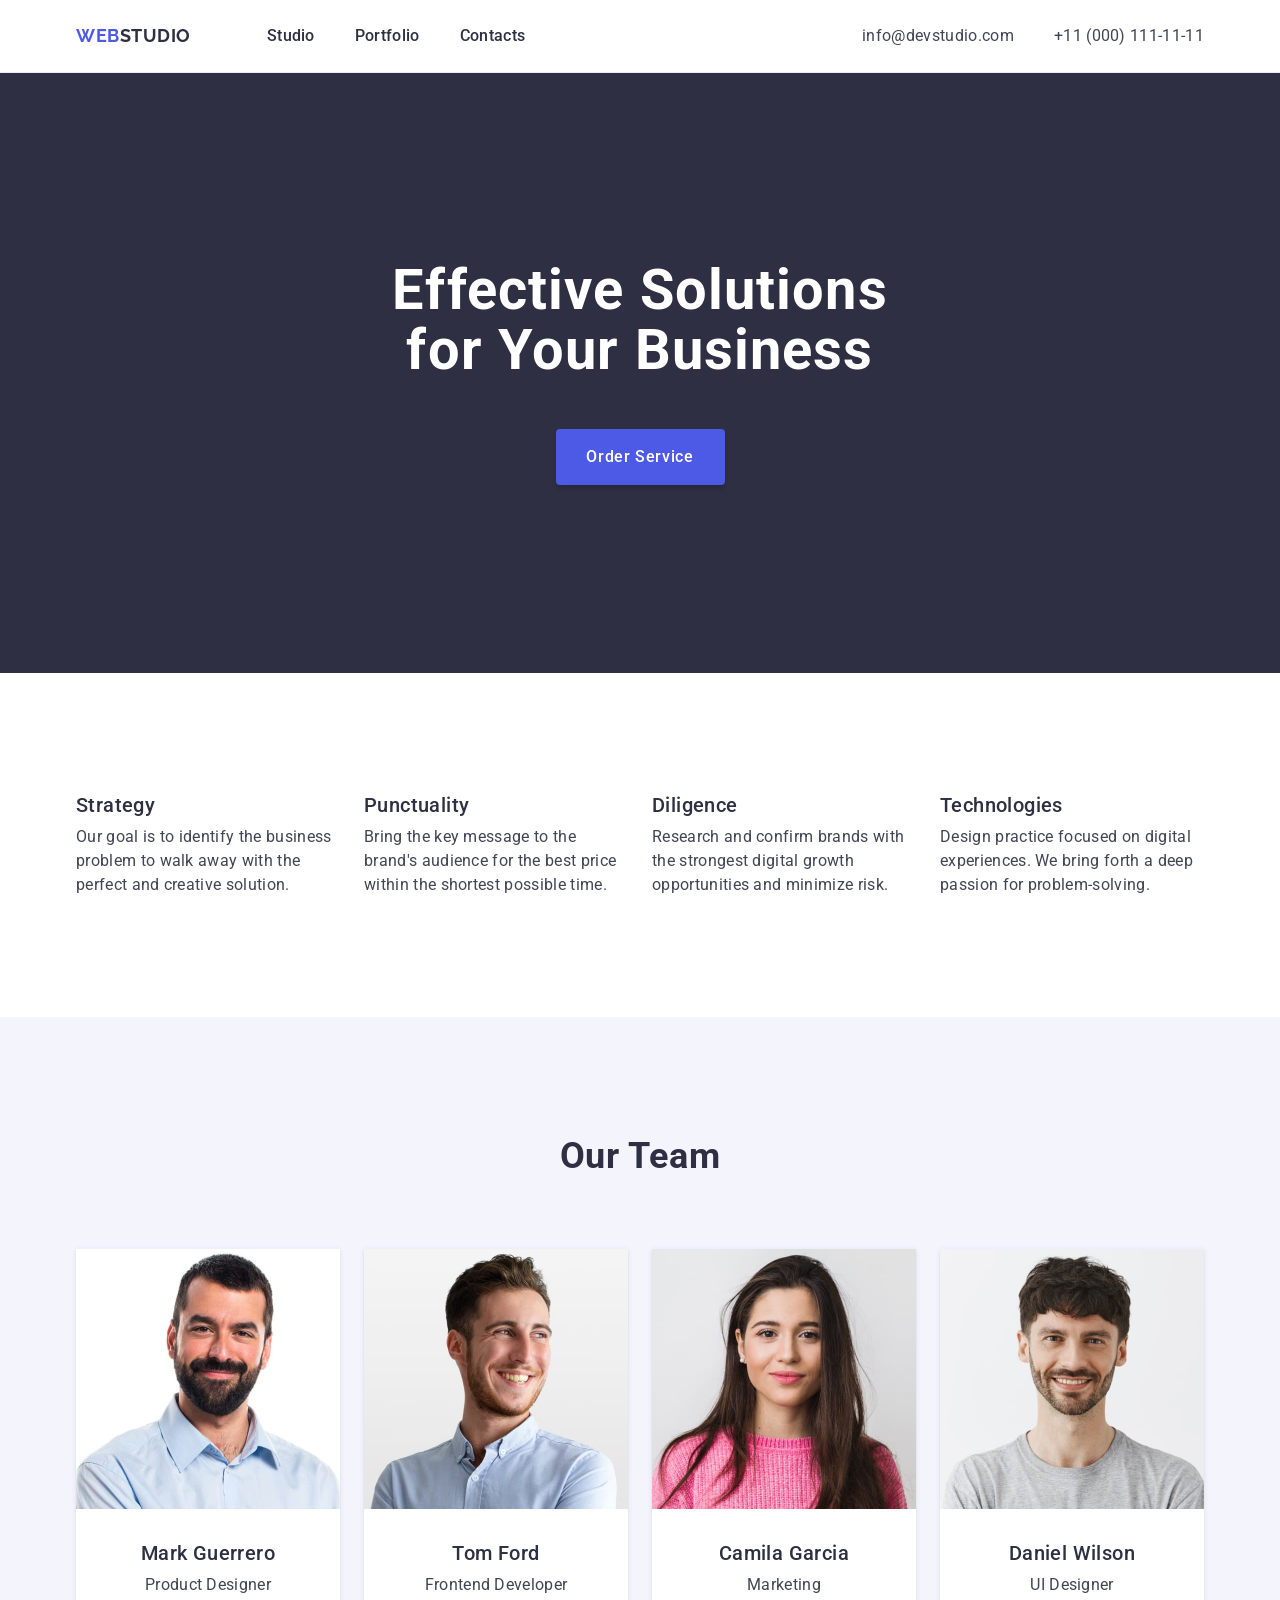
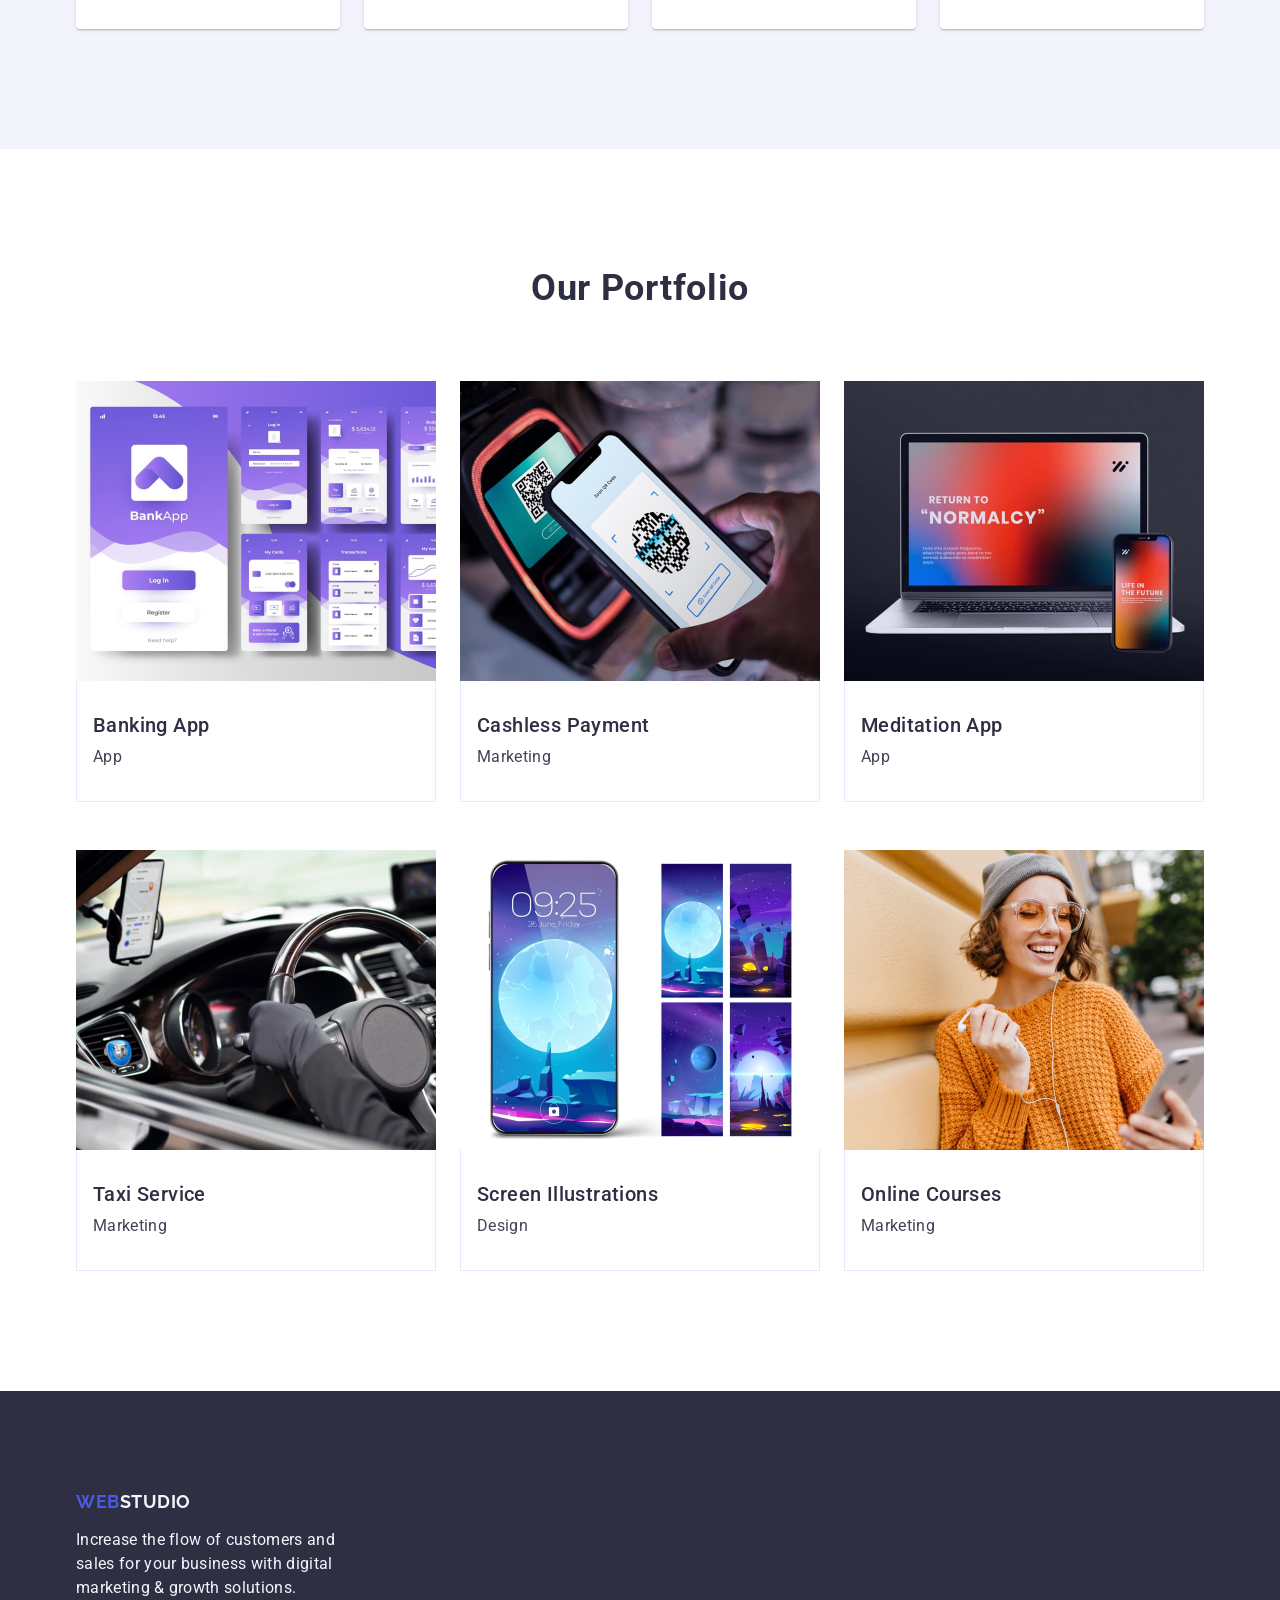
==== commit add5d6cd: "Add classes to index file, positioning to  css file" ====
--- a/index.html
+++ b/index.html
@@ -23,194 +23,231 @@
   <body>
     <!--Header-->
     <header class="page-header">
-      <nav class="header-nav">
-        <a class="logo nav-logo" href="./index.html"
-          >Web<span class="header-logo-accent">Studio</span></a
-        >
-        <ul class="nav-list">
-          <li class="nav-item">
-            <a class="nav-link" href="./index.html" target="_blank">Studio</a>
-          </li>
-          <li class="nav-item"><a class="nav-link" href="" target="_blank">Portfolio</a></li>
-          <li class="nav-item"><a class="nav-link" href="" target="_blank">Contacts</a></li>
-        </ul>
-      </nav>
-      <address class="contacts">
-        <ul class="contacts-list">
-          <li class="contacts-item">
-            <a class="contacts-link" href="mailto:info@devstudio.com">info@devstudio.com</a>
-          </li>
-          <li class="contacts-item">
-            <a class="contacts-link" href="tel:+110001111111">+11 (000) 111-11-11</a>
-          </li>
-        </ul>
-      </address>
+      <div class="container header-container">
+        <nav class="header-nav">
+          <a class="logo nav-logo" href="./index.html"
+            >Web<span class="header-logo-accent">Studio</span></a
+          >
+          <ul class="nav-list">
+            <li class="nav-item">
+              <a class="nav-link" href="./index.html" target="_blank">Studio</a>
+            </li>
+            <li class="nav-item"><a class="nav-link" href="" target="_blank">Portfolio</a></li>
+            <li class="nav-item"><a class="nav-link" href="" target="_blank">Contacts</a></li>
+          </ul>
+        </nav>
+        <address class="contacts">
+          <ul class="contacts-list">
+            <li class="contacts-item">
+              <a class="contacts-link" href="mailto:info@devstudio.com">info@devstudio.com</a>
+            </li>
+            <li class="contacts-item">
+              <a class="contacts-link" href="tel:+110001111111">+11 (000) 111-11-11</a>
+            </li>
+          </ul>
+        </address>
+      </div>
     </header>
 
     <!--Main-->
     <main>
       <!--Section Hero-->
       <section class="hero">
-        <h1 class="hero-title">
-          Effective solutions <span class="hero-title-accent">for</span> your business
-        </h1>
-        <button class="hero-button" type="button">Order Service</button>
+        <div class="container">
+          <h1 class="hero-title">
+            Effective solutions <span class="hero-title-accent">for</span> your business
+          </h1>
+          <button class="hero-button" type="button">Order Service</button>
+        </div>
       </section>
 
       <!--Section About us-->
-      <section>
-        <h2 class="section-title about-title" hidden>About us</h2>
-        <ul class="about-list">
-          <li class="about-item">
-            <h3 class="about-subtitle">Strategy</h3>
-            <p class="about-text">
-              Our goal is to identify the business problem to walk away with the perfect and
-              creative solution.
-            </p>
-          </li>
-          <li class="about-item">
-            <h3 class="about-subtitle">Punctuality</h3>
-            <p class="about-text">
-              Bring the key message to the brand's audience for the best price within the shortest
-              possible time.
-            </p>
-          </li>
-          <li class="about-item">
-            <h3 class="about-subtitle">Diligence</h3>
-            <p class="about-text">
-              Research and confirm brands with the strongest digital growth opportunities and
-              minimize risk.
-            </p>
-          </li>
-          <li class="about-item">
-            <h3 class="about-subtitle">Technologies</h3>
-            <p class="about-text">
-              Design practice focused on digital experiences. We bring forth a deep passion for
-              problem-solving.
-            </p>
-          </li>
-        </ul>
+      <section class="section about">
+        <div class="container">
+          <h2 class="section-title about-title visually-hidden">About us</h2>
+          <ul class="about-list">
+            <li class="about-item">
+              <h3 class="about-subtitle">Strategy</h3>
+              <p class="about-text">
+                Our goal is to identify the business problem to walk away with the perfect and
+                creative solution.
+              </p>
+            </li>
+            <li class="about-item">
+              <h3 class="about-subtitle">Punctuality</h3>
+              <p class="about-text">
+                Bring the key message to the brand's audience for the best price within the shortest
+                possible time.
+              </p>
+            </li>
+            <li class="about-item">
+              <h3 class="about-subtitle">Diligence</h3>
+              <p class="about-text">
+                Research and confirm brands with the strongest digital growth opportunities and
+                minimize risk.
+              </p>
+            </li>
+            <li class="about-item">
+              <h3 class="about-subtitle">Technologies</h3>
+              <p class="about-text">
+                Design practice focused on digital experiences. We bring forth a deep passion for
+                problem-solving.
+              </p>
+            </li>
+          </ul>
+        </div>
       </section>
 
       <!--Section Our team-->
-      <section class="team">
-        <h2 class="section-title team-title">Our Team</h2>
-        <ul class="team-card-list">
-          <li class="team-card-item">
-            <img
-              class="team-card-img"
-              src="./images/team/team-1.jpg"
-              alt="Mark Guerrero"
-              width="264"
-            />
-            <h3 class="team-card-title">Mark Guerrero</h3>
-            <p class="team-card-text">Product Designer</p>
-          </li>
-          <li class="team-card-item">
-            <img class="team-card-img" src="./images/team/team-2.jpg" alt="Tom Ford" width="264" />
-            <h3 class="team-card-title">Tom Ford</h3>
-            <p class="team-card-text">Frontend Developer</p>
-          </li>
-          <li class="team-card-item">
-            <img
-              class="team-card-img"
-              src="./images/team/team-3.jpg"
-              alt="Camila Garcia"
-              width="264"
-            />
-            <h3 class="team-card-title">Camila Garcia</h3>
-            <p class="team-card-text">Marketing</p>
-          </li>
-          <li class="team-card-item">
-            <img
-              class="team-card-img"
-              src="./images/team/team-4.jpg"
-              alt="Daniel Wilson"
-              width="264"
-            />
-            <h3 class="team-card-title">Daniel Wilson</h3>
-            <p class="team-card-text">UI Designer</p>
-          </li>
-        </ul>
+      <section class="section team">
+        <div class="container">
+          <h2 class="section-title team-title">Our Team</h2>
+          <ul class="team-card-list">
+            <li class="team-card-item">
+              <img
+                class="team-card-img"
+                src="./images/team/team-1.jpg"
+                alt="Mark Guerrero"
+                width="264"
+              />
+              <div class="team-card-box">
+                <h3 class="team-card-title">Mark Guerrero</h3>
+                <p class="team-card-text">Product Designer</p>
+              </div>
+            </li>
+            <li class="team-card-item">
+              <img
+                class="team-card-img"
+                src="./images/team/team-2.jpg"
+                alt="Tom Ford"
+                width="264"
+              />
+              <div class="team-card-box">
+                <h3 class="team-card-title">Tom Ford</h3>
+                <p class="team-card-text">Frontend Developer</p>
+              </div>
+            </li>
+            <li class="team-card-item">
+              <img
+                class="team-card-img"
+                src="./images/team/team-3.jpg"
+                alt="Camila Garcia"
+                width="264"
+              />
+              <div class="team-card-box">
+                <h3 class="team-card-title">Camila Garcia</h3>
+                <p class="team-card-text">Marketing</p>
+              </div>
+            </li>
+            <li class="team-card-item">
+              <img
+                class="team-card-img"
+                src="./images/team/team-4.jpg"
+                alt="Daniel Wilson"
+                width="264"
+              />
+              <div class="team-card-box">
+                <h3 class="team-card-title">Daniel Wilson</h3>
+                <p class="team-card-text">UI Designer</p>
+              </div>
+            </li>
+          </ul>
+        </div>
       </section>
 
       <!--Section Portfolio-->
-      <section>
-        <h2 class="section-title portfolio-title">Our Portfolio</h2>
-        <ul class="portfolio-list">
-          <li class="portfolio-item">
-            <img
-              class="portfolio-img"
-              src="./images/portfolio/portfolio-1.jpg"
-              alt="Banking application"
-              width="360"
-            />
-            <h3 class="portfolio-subtitle">Banking App</h3>
-            <p class="portfolio-text">App</p>
-          </li>
-          <li class="portfolio-item">
-            <img
-              class="portfolio-img"
-              src="./images/portfolio/portfolio-2.jpg"
-              alt="Cashless payment by smartphone"
-              width="360"
-            />
-            <h3 class="portfolio-subtitle">Cashless Payment</h3>
-            <p class="portfolio-text">Marketing</p>
-          </li>
-          <li class="portfolio-item">
-            <img
-              class="portfolio-img"
-              src="./images/portfolio/portfolio-3.jpg"
-              alt="Laptop and smartphone"
-              width="360"
-            />
-            <h3 class="portfolio-subtitle">Meditation App</h3>
-            <p class="portfolio-text">App</p>
-          </li>
-          <li class="portfolio-item">
-            <img
-              class="portfolio-img"
-              src="./images/portfolio/portfolio-4.jpg"
-              alt="Man driving a car"
-              width="360"
-            />
-            <h3 class="portfolio-subtitle">Taxi Service</h3>
-            <p class="portfolio-text">Marketing</p>
-          </li>
-          <li class="portfolio-item">
-            <img
-              class="portfolio-img"
-              src="./images/portfolio/portfolio-5.jpg"
-              alt="Smartphone and some background images"
-              width="360"
-            />
-            <h3 class="portfolio-subtitle">Screen Illustrations</h3>
-            <p class="portfolio-text">Design</p>
-          </li>
-          <li class="portfolio-item">
-            <img
-              class="portfolio-img"
-              src="./images/portfolio/portfolio-6.jpg"
-              alt="Girl with smartphone"
-              width="360"
-            />
-            <h3 class="portfolio-subtitle">Online Courses</h3>
-            <p class="portfolio-text">Marketing</p>
-          </li>
-        </ul>
+      <section class="section portfolio">
+        <div class="container">
+          <h2 class="section-title portfolio-title">Our Portfolio</h2>
+          <ul class="portfolio-list">
+            <li class="portfolio-item">
+              <img
+                class="portfolio-img"
+                src="./images/portfolio/portfolio-1.jpg"
+                alt="Banking application"
+                width="360"
+              />
+              <div class="portfolio-box">
+                <h3 class="portfolio-subtitle">Banking App</h3>
+                <p class="portfolio-text">App</p>
+              </div>
+            </li>
+            <li class="portfolio-item">
+              <img
+                class="portfolio-img"
+                src="./images/portfolio/portfolio-2.jpg"
+                alt="Cashless payment by smartphone"
+                width="360"
+              />
+              <div class="portfolio-box">
+                <h3 class="portfolio-subtitle">Cashless Payment</h3>
+                <p class="portfolio-text">Marketing</p>
+              </div>
+            </li>
+            <li class="portfolio-item">
+              <img
+                class="portfolio-img"
+                src="./images/portfolio/portfolio-3.jpg"
+                alt="Laptop and smartphone"
+                width="360"
+              />
+              <div class="portfolio-box">
+                <h3 class="portfolio-subtitle">Meditation App</h3>
+                <p class="portfolio-text">App</p>
+              </div>
+            </li>
+            <li class="portfolio-item">
+              <img
+                class="portfolio-img"
+                src="./images/portfolio/portfolio-4.jpg"
+                alt="Man driving a car"
+                width="360"
+              />
+              <div class="portfolio-box">
+                <h3 class="portfolio-subtitle">Taxi Service</h3>
+                <p class="portfolio-text">Marketing</p>
+              </div>
+            </li>
+            <li class="portfolio-item">
+              <img
+                class="portfolio-img"
+                src="./images/portfolio/portfolio-5.jpg"
+                alt="Smartphone and some background images"
+                width="360"
+              />
+              <div class="portfolio-box">
+                <h3 class="portfolio-subtitle">Screen Illustrations</h3>
+                <p class="portfolio-text">Design</p>
+              </div>
+            </li>
+            <li class="portfolio-item">
+              <img
+                class="portfolio-img"
+                src="./images/portfolio/portfolio-6.jpg"
+                alt="Girl with smartphone"
+                width="360"
+              />
+              <div class="portfolio-box">
+                <h3 class="portfolio-subtitle">Online Courses</h3>
+                <p class="portfolio-text">Marketing</p>
+              </div>
+            </li>
+          </ul>
+        </div>
       </section>
     </main>
 
     <!--Footer-->
     <footer class="footer">
-      <a class="logo footer-logo" href="./index.html"
-        >Web<span class="footer-logo-accent">Studio</span></a
-      >
-      <p class="footer-text">
-        Increase the flow of customers and sales for your business with digital marketing & growth
-        solutions.
-      </p>
+      <div class="container">
+        <a class="logo footer-logo" href="./index.html"
+          >Web<span class="footer-logo-accent">Studio</span></a
+        >
+        <p class="footer-text">
+          Increase the flow of customers and sales for your business with digital marketing & growth
+          solutions.
+        </p>
+      </div>
     </footer>
   </body>
 </html>
--- a/css/styles.css
+++ b/css/styles.css
@@ -9,9 +9,22 @@
   text-decoration: none;
 }
 
+h1,
+h2,
+h3,
+h4,
+h5,
+h6,
+p {
+  /* padding: 0; */
+  margin: 0;
+}
+
 ul,
 ol {
   list-style-type: none;
+  padding: 0;
+  margin: 0;
 }
 
 h3 {
@@ -22,7 +35,55 @@
   color: #2e2f42;
 }
 
-/* ----- Header ----- */
+button {
+  cursor: pointer;
+}
+
+img {
+  display: block;
+  max-width: 100%;
+  height: auto;
+}
+
+.container {
+  max-width: 1158px;
+  padding: 0 15px;
+  margin: 0 auto;
+}
+
+.section {
+  padding-top: 120px;
+  padding-bottom: 120px;
+}
+
+.visually-hidden {
+  position: absolute;
+  width: 1px;
+  height: 1px;
+  margin: -1px;
+  border: 0;
+  padding: 0;
+  white-space: nowrap;
+  clip-path: inset(100%);
+  clip: rect(0 0 0 0);
+  overflow: hidden;
+}
+
+/* #region Header */
+.page-header {
+  border-bottom: 1px solid #e7e9fc;
+}
+
+.header-container {
+  display: flex;
+  align-items: center;
+}
+
+.header-nav {
+  display: flex;
+  align-items: center;
+}
+
 .logo {
   font-family: "Raleway", sans-serif;
   font-weight: 700;
@@ -37,19 +98,41 @@
   color: #2e2f42;
 }
 
+.nav-logo {
+  padding: 24px 0;
+  margin-right: 76px;
+}
+
+.nav-list {
+  display: flex;
+  align-items: center;
+  gap: 40px;
+}
+
 .nav-link {
   font-weight: 500;
   letter-spacing: 0.02em;
   color: #2e2f42;
+  display: block;
+  padding: 24px 0;
 }
 
 .contacts {
   font-style: normal;
+  margin-left: auto;
+}
+
+.contacts-list {
+  display: flex;
+  align-items: center;
+  gap: 40px;
 }
 
 .contacts-link {
   letter-spacing: 0.02em;
   color: #434455;
+  display: block;
+  padding: 24px 0;
 }
 
 .nav-link:hover,
@@ -58,11 +141,14 @@
 .contacts-link:focus {
   color: #404bbf;
 }
-
-/* ----- Hero ----- */
+/* #endregion Header */
+
+/* #region Hero */
 .hero {
   background-color: #2e2f42;
-  text-align: center;
+  /* text-align: center; */
+  padding-top: 188px;
+  padding-bottom: 188px;
 }
 
 .hero-title {
@@ -72,6 +158,9 @@
   text-align: center;
   color: #fff;
   text-transform: capitalize;
+  margin: 0 auto;
+  margin-bottom: 48px;
+  width: 496px;
 }
 
 .hero-title-accent {
@@ -79,20 +168,29 @@
 }
 
 .hero-button {
+  font-family: "Roboto", sans-serif;
   font-weight: 500;
   line-height: 1.5;
   letter-spacing: 0.04em;
   color: #fff;
   background-color: #4d5ae5;
-  cursor: pointer;
+  border: none;
+  border-radius: 4px;
+  min-width: 169px;
+  display: block;
+  margin: 0 auto;
+  padding-top: 16px;
+  padding-bottom: 16px;
+  box-shadow: 0 4px 4px 0 rgba(0, 0, 0, 0.15);
 }
 
 .hero-button:hover,
 .hero-button:focus {
   background-color: #404bbf;
 }
-
-/* ----- About ----- */
+/* #endregion Hero */
+
+/* #region About */
 .section-title {
   font-size: 36px;
   line-height: 1.11;
@@ -102,32 +200,105 @@
   color: #2e2f42;
 }
 
+.about-list {
+  display: flex;
+  align-items: center;
+  gap: 24px;
+}
+
+.about-item {
+  width: calc((100% - 72px) / 4);
+}
+
+.about-subtitle {
+  margin-bottom: 8px;
+}
+
 .about-text {
   letter-spacing: 0.02em;
 }
-
-/* ---- Our team ----- */
+/* #endregion About */
+
+/* #region Our team */
 .team {
   background-color: #f4f4fd;
 }
 
+.team-title {
+  margin-bottom: 72px;
+}
+
+.team-card-list {
+  display: flex;
+  gap: 24px;
+}
+
 .team-card-item {
-  background-color: #ffffff;
+  width: calc((100% - 72px) / 4);
+  background: #fff;
+  border-bottom-right-radius: 4px;
+  border-bottom-left-radius: 4px;
+  box-shadow: 0 2px 1px 0 rgba(46, 47, 66, 0.08), 0 1px 1px 0 rgba(46, 47, 66, 0.16),
+    0 1px 6px 0 rgba(46, 47, 66, 0.08);
+}
+
+.team-card-box {
+  padding: 32px 16px;
+  text-align: center;
+}
+
+.team-card-title {
+  margin-bottom: 8px;
 }
 
 .team-card-text {
   letter-spacing: 0.02em;
 }
-
-/* ----- Portfolio ----- */
+/* #endregion Our team */
+
+/* #region Portfolio */
+.portfolio-title {
+  margin-bottom: 72px;
+}
+
+.portfolio-list {
+  display: flex;
+  flex-wrap: wrap;
+  column-gap: 24px;
+  row-gap: 48px;
+}
+
+.portfolio-item {
+  width: calc((100% - 48px) / 3);
+}
+
+.portfolio-box {
+  border-bottom: 1px solid #e7e9fc;
+  border-left: 1px solid #e7e9fc;
+  border-right: 1px solid #e7e9fc;
+  padding: 32px 16px;
+}
+
+.portfolio-subtitle {
+  margin-bottom: 8px;
+}
+
 .portfolio-text {
   letter-spacing: 0.02em;
 }
-
-/* ----- Footer ---- */
+/* #endregion Portfolio */
+
+/* #region Footer */
 .footer {
   color: #f4f4fd;
   background-color: #2e2f42;
+  padding-top: 100px;
+  padding-bottom: 100px;
+}
+
+.footer-logo {
+  display: inline-block;
+  margin-bottom: 16px;
 }
 
 .footer-logo-accent {
@@ -136,4 +307,6 @@
 
 .footer-text {
   letter-spacing: 0.02em;
-}
+  width: 264px;
+}
+/* #endregion Footer */
